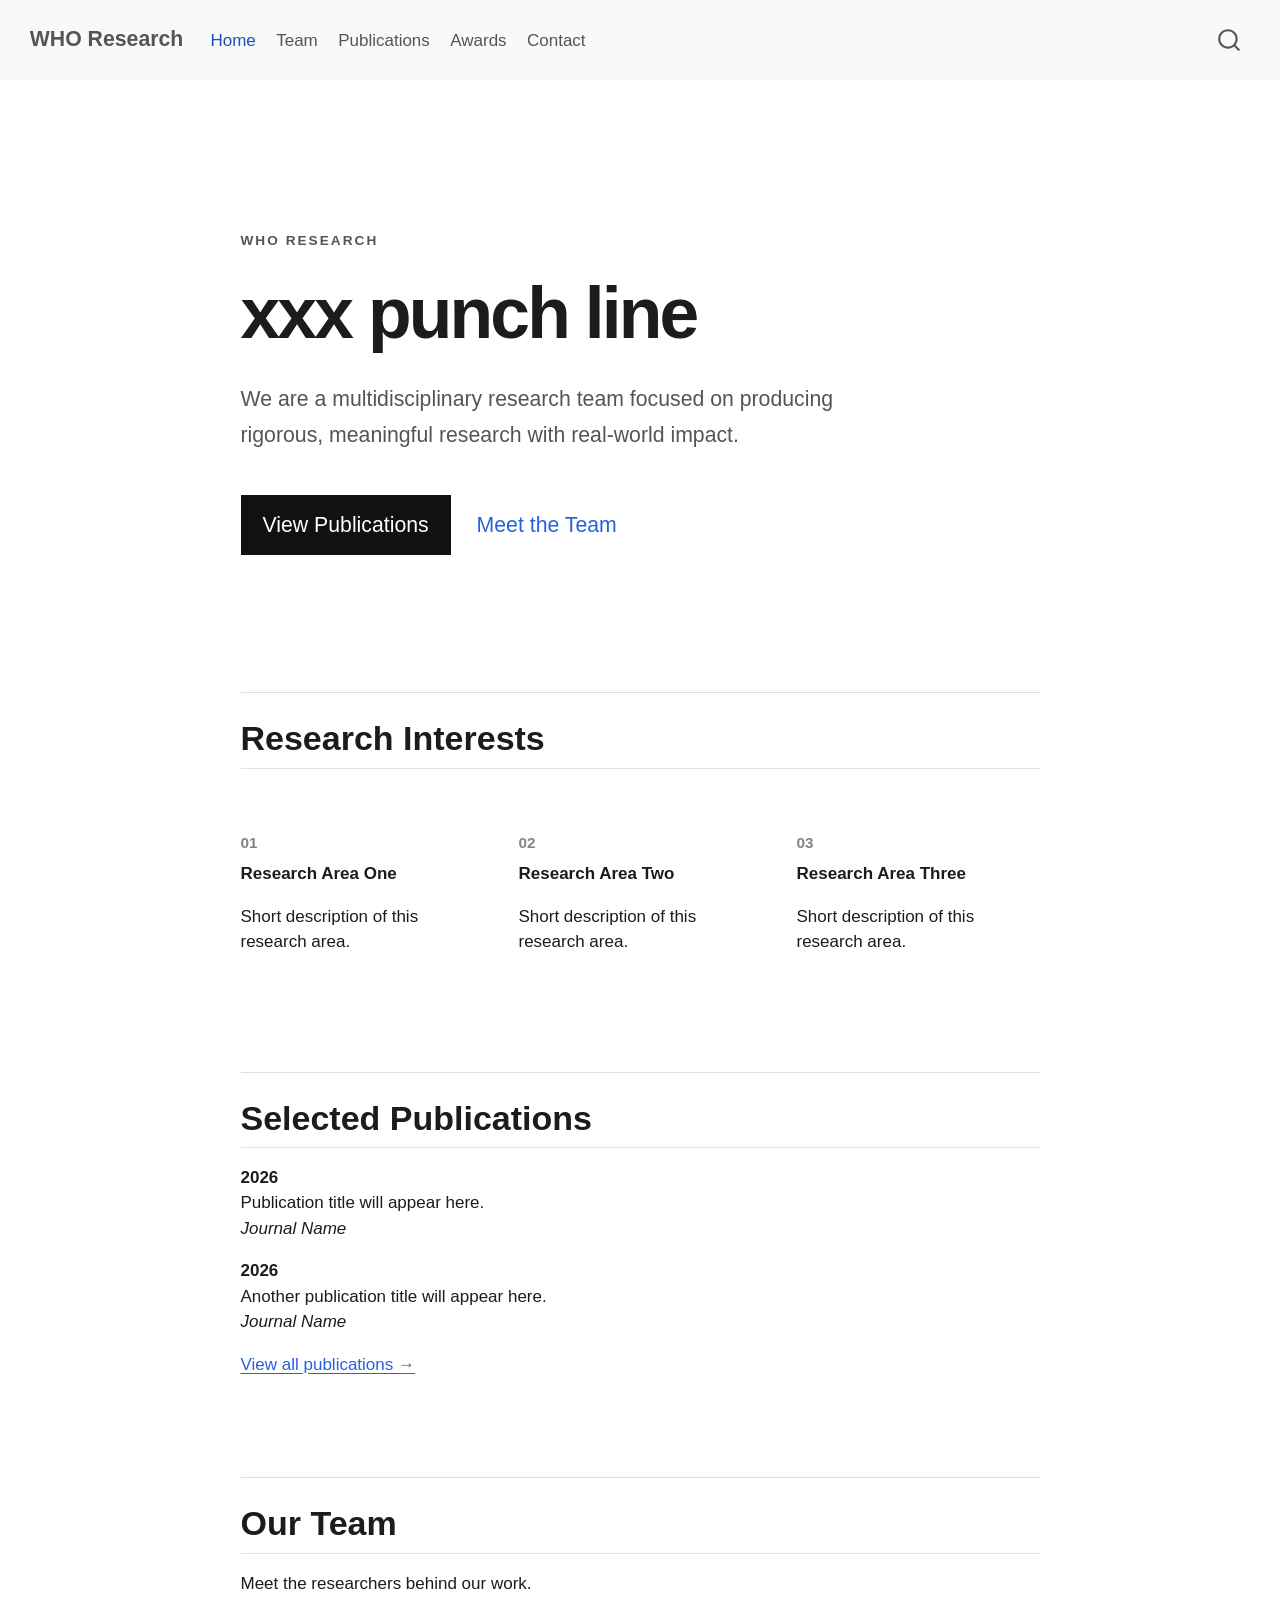
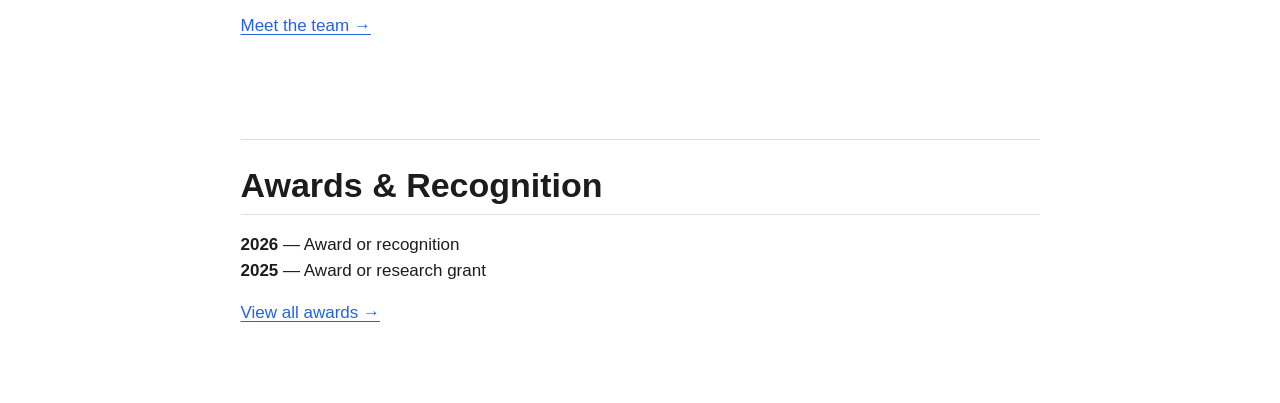
==== index.html @ 4ef49dfa "Built site for gh-pages" ====
<!DOCTYPE html>
<html xmlns="http://www.w3.org/1999/xhtml" lang="en" xml:lang="en"><head>

<meta charset="utf-8">
<meta name="generator" content="quarto-1.10.18">

<meta name="viewport" content="width=device-width, initial-scale=1.0, user-scalable=yes">


<title>WHO Research</title>
<style>
/* Default styles provided by pandoc.
** See https://pandoc.org/MANUAL.html#variables-for-html for config info.
*/
span.smallcaps{font-variant: small-caps;}
div.columns{display: flex; gap: 1.5em;}
div.column{flex: auto;}
@media screen {
div.columns{gap: min(4vw, 1.5em);}
div.column{overflow-x: auto;}
}
div.hanging-indent{margin-left: 1.5em; text-indent: -1.5em;}
ul.task-list{list-style: none;}
ul.task-list li input[type="checkbox"] {
  width: 0.8em;
  margin: 0 0.8em 0.2em -1em; /* quarto-specific, see https://github.com/quarto-dev/quarto-cli/issues/4556 */ 
  vertical-align: middle;
}
</style>


<script src="site_libs/quarto-nav/quarto-nav.js"></script>
<script src="site_libs/quarto-nav/headroom.min.js"></script>
<script src="site_libs/clipboard/clipboard.min.js"></script>
<script src="site_libs/quarto-search/autocomplete.umd.js"></script>
<script src="site_libs/quarto-search/fuse.min.js"></script>
<script src="site_libs/quarto-search/quarto-search.js"></script>
<meta name="quarto:offset" content="./">
<script src="site_libs/quarto-html/quarto.js" type="module"></script>
<script src="site_libs/quarto-html/tabsets/tabsets.js" type="module"></script>
<script src="site_libs/quarto-html/popper.min.js"></script>
<script src="site_libs/quarto-html/tippy.umd.min.js"></script>
<script src="site_libs/quarto-html/anchor.min.js"></script>
<link href="site_libs/quarto-html/tippy.css" rel="stylesheet">
<link href="site_libs/quarto-html/quarto-syntax-highlighting-64a204ab8560d761af7679ceaba22944.css" rel="stylesheet" id="quarto-text-highlighting-styles">
<script src="site_libs/bootstrap/bootstrap.min.js"></script>
<link href="site_libs/bootstrap/bootstrap-icons.css" rel="stylesheet">
<link href="site_libs/bootstrap/bootstrap-445b8638c3d06994fee0907d791121c4.min.css" rel="stylesheet" append-hash="true" id="quarto-bootstrap" data-mode="light">
<script id="quarto-search-options" type="application/json">{
  "location": "navbar",
  "copy-button": false,
  "collapse-after": 3,
  "panel-placement": "end",
  "type": "overlay",
  "limit": 50,
  "keyboard-shortcut": [
    "f",
    "/",
    "s"
  ],
  "show-item-context": false,
  "language": {
    "search-no-results-text": "No results",
    "search-matching-documents-text": "matching documents",
    "search-copy-link-title": "Copy link to search",
    "search-hide-matches-text": "Hide additional matches",
    "search-more-match-text": "more match in this document",
    "search-more-matches-text": "more matches in this document",
    "search-clear-button-title": "Clear",
    "search-text-placeholder": "",
    "search-detached-cancel-button-title": "Cancel",
    "search-submit-button-title": "Submit",
    "search-label": "Search"
  }
}</script>


<link rel="stylesheet" href="styles.css">
</head>

<body class="nav-fixed fullcontent quarto-light">

<div id="quarto-search-results"></div>
  <header id="quarto-header" class="headroom fixed-top">
    <nav class="navbar navbar-expand-lg " data-bs-theme="dark">
      <div class="navbar-container container-fluid">
      <div class="navbar-brand-container mx-auto">
    <a class="navbar-brand" href="./index.html">
    <span class="navbar-title">WHO Research</span>
    </a>
  </div>
            <div id="quarto-search" class="" title="Search"></div>
          <button class="navbar-toggler" type="button" data-bs-toggle="collapse" data-bs-target="#navbarCollapse" aria-controls="navbarCollapse" role="menu" aria-expanded="false" aria-label="Toggle navigation" onclick="if (window.quartoToggleHeadroom) { window.quartoToggleHeadroom(); }">
  <span class="navbar-toggler-icon"></span>
</button>
          <div class="collapse navbar-collapse" id="navbarCollapse">
            <ul class="navbar-nav navbar-nav-scroll me-auto">
  <li class="nav-item">
    <a class="nav-link active" href="./index.html" aria-current="page"> 
<span class="menu-text">Home</span></a>
  </li>  
  <li class="nav-item">
    <a class="nav-link" href="./team.html"> 
<span class="menu-text">Team</span></a>
  </li>  
  <li class="nav-item">
    <a class="nav-link" href="./publications.html"> 
<span class="menu-text">Publications</span></a>
  </li>  
  <li class="nav-item">
    <a class="nav-link" href="./awards.html"> 
<span class="menu-text">Awards</span></a>
  </li>  
  <li class="nav-item">
    <a class="nav-link" href="./contact.html"> 
<span class="menu-text">Contact</span></a>
  </li>  
</ul>
          </div> <!-- /navcollapse -->
            <div class="quarto-navbar-tools">
</div>
      </div> <!-- /container-fluid -->
    </nav>
</header>
<!-- content -->
<div id="quarto-content" class="quarto-container page-columns page-rows-contents page-layout-article page-navbar">
<!-- sidebar -->
<!-- margin-sidebar -->
    
<!-- main -->
<main class="content" id="quarto-document-content"><header id="title-block-header" class="quarto-title-block"></header>




<div class="hero">
<p><span class="eyebrow">WHO RESEARCH</span></p>
<section id="xxx-punch-line" class="level1">
<h1>xxx punch line</h1>
<p>We are a multidisciplinary research team focused on producing rigorous, meaningful research with real-world impact.</p>
<p><a href="./publications.html" class="hero-button">View Publications</a> <a href="./team.html" class="hero-link">Meet the Team</a></p>
</section>
</div>
<section id="research-interests" class="level2">
<h2 class="anchored" data-anchor-id="research-interests">Research Interests</h2>
<div class="research-grid">
<section id="section" class="level3 research-card">
<h3 class="anchored" data-anchor-id="section">01</h3>
<p><strong>Research Area One</strong></p>
<p>Short description of this research area.</p>
</section>
<section id="section-1" class="level3 research-card">
<h3 class="anchored" data-anchor-id="section-1">02</h3>
<p><strong>Research Area Two</strong></p>
<p>Short description of this research area.</p>
</section>
<section id="section-2" class="level3 research-card">
<h3 class="anchored" data-anchor-id="section-2">03</h3>
<p><strong>Research Area Three</strong></p>
<p>Short description of this research area.</p>
</section>
</div>
</section>
<section id="selected-publications" class="level2">
<h2 class="anchored" data-anchor-id="selected-publications">Selected Publications</h2>
<p><strong>2026</strong><br>
Publication title will appear here.<br>
<em>Journal Name</em></p>
<p><strong>2026</strong><br>
Another publication title will appear here.<br>
<em>Journal Name</em></p>
<p><a href="./publications.html">View all publications →</a></p>
</section>
<section id="our-team" class="level2">
<h2 class="anchored" data-anchor-id="our-team">Our Team</h2>
<p>Meet the researchers behind our work.</p>
<p><a href="./team.html">Meet the team →</a></p>
</section>
<section id="awards-recognition" class="level2">
<h2 class="anchored" data-anchor-id="awards-recognition">Awards &amp; Recognition</h2>
<p><strong>2026</strong> — Award or recognition<br>
<strong>2025</strong> — Award or research grant</p>
<p><a href="./awards.html">View all awards →</a></p>


</section>

</main> <!-- /main -->
<script id="quarto-html-after-body" type="application/javascript">
  window.document.addEventListener("DOMContentLoaded", function (event) {
    const icon = "";
    const anchorJS = new window.AnchorJS();
    anchorJS.options = {
      placement: 'right',
      icon: icon
    };
    anchorJS.add('.anchored');
    const isCodeAnnotation = (el) => {
      for (const clz of el.classList) {
        if (clz.startsWith('code-annotation-')) {                     
          return true;
        }
      }
      return false;
    }
    const onCopySuccess = function(e) {
      // button target
      const button = e.trigger;
      // don't keep focus
      button.blur();
      // flash "checked"
      button.classList.add('code-copy-button-checked');
      var currentTitle = button.getAttribute("title");
      button.setAttribute("title", "Copied!");
      let tooltip;
      if (window.bootstrap) {
        button.setAttribute("data-bs-toggle", "tooltip");
        button.setAttribute("data-bs-placement", "left");
        button.setAttribute("data-bs-title", "Copied!");
        tooltip = new bootstrap.Tooltip(button, 
          { trigger: "manual", 
            customClass: "code-copy-button-tooltip",
            offset: [0, -8]});
        tooltip.show();    
      }
      setTimeout(function() {
        if (tooltip) {
          tooltip.hide();
          button.removeAttribute("data-bs-title");
          button.removeAttribute("data-bs-toggle");
          button.removeAttribute("data-bs-placement");
        }
        button.setAttribute("title", currentTitle);
        button.classList.remove('code-copy-button-checked');
      }, 1000);
      // clear code selection
      e.clearSelection();
    }
    const getTextToCopy = function(trigger) {
      const outerScaffold = trigger.parentElement.cloneNode(true);
      const codeEl = outerScaffold.querySelector('code');
      for (const childEl of codeEl.children) {
        if (isCodeAnnotation(childEl)) {
          childEl.remove();
        }
      }
      return codeEl.innerText;
    }
    const clipboard = new window.ClipboardJS('.code-copy-button:not([data-in-quarto-modal])', {
      text: getTextToCopy
    });
    clipboard.on('success', onCopySuccess);
    if (window.document.getElementById('quarto-embedded-source-code-modal')) {
      const clipboardModal = new window.ClipboardJS('.code-copy-button[data-in-quarto-modal]', {
        text: getTextToCopy,
        container: window.document.getElementById('quarto-embedded-source-code-modal')
      });
      clipboardModal.on('success', onCopySuccess);
    }
      var localhostRegex = new RegExp(/^(?:http|https):\/\/localhost\:?[0-9]*\//);
      var mailtoRegex = new RegExp(/^mailto:/);
        var filterRegex = new RegExp('/' + window.location.host + '/');
      var isInternal = (href) => {
          return filterRegex.test(href) || localhostRegex.test(href) || mailtoRegex.test(href);
      }
      // Inspect non-navigation links and adorn them if external
     var links = window.document.querySelectorAll('a[href]:not(.nav-link):not(.navbar-brand):not(.toc-action):not(.sidebar-link):not(.sidebar-item-toggle):not(.pagination-link):not(.no-external):not([aria-hidden]):not(.dropdown-item):not(.quarto-navigation-tool):not(.about-link)');
      for (var i=0; i<links.length; i++) {
        const link = links[i];
        if (!isInternal(link.href)) {
          // undo the damage that might have been done by quarto-nav.js in the case of
          // links that we want to consider external
          if (link.dataset.originalHref !== undefined) {
            link.href = link.dataset.originalHref;
          }
        }
      }
    function tippyHover(el, contentFn, onTriggerFn, onUntriggerFn) {
      const config = {
        allowHTML: true,
        maxWidth: 500,
        delay: 100,
        arrow: false,
        appendTo: function(el) {
            return el.parentElement;
        },
        interactive: true,
        interactiveBorder: 10,
        theme: 'quarto',
        placement: 'bottom-start',
      };
      if (contentFn) {
        config.content = contentFn;
      }
      if (onTriggerFn) {
        config.onTrigger = onTriggerFn;
      }
      if (onUntriggerFn) {
        config.onUntrigger = onUntriggerFn;
      }
      window.tippy(el, config); 
    }
    const noterefs = window.document.querySelectorAll('a[role="doc-noteref"]');
    for (var i=0; i<noterefs.length; i++) {
      const ref = noterefs[i];
      tippyHover(ref, function() {
        // use id or data attribute instead here
        let href = ref.getAttribute('data-footnote-href') || ref.getAttribute('href');
        try { href = new URL(href).hash; } catch {}
        const id = href.replace(/^#\/?/, "");
        const note = window.document.getElementById(id);
        if (note) {
          return note.innerHTML;
        } else {
          return "";
        }
      });
    }
    const xrefs = window.document.querySelectorAll('a.quarto-xref');
    const processXRef = (id, note) => {
      // Strip column container classes
      const stripColumnClz = (el) => {
        el.classList.remove("page-full", "page-columns");
        if (el.children) {
          for (const child of el.children) {
            stripColumnClz(child);
          }
        }
      }
      stripColumnClz(note)
      if (id === null || id.startsWith('sec-')) {
        // Special case sections, only their first couple elements
        const container = document.createElement("div");
        if (note.children && note.children.length > 2) {
          container.appendChild(note.children[0].cloneNode(true));
          for (let i = 1; i < note.children.length; i++) {
            const child = note.children[i];
            if (child.tagName === "P" && child.innerText === "") {
              continue;
            } else {
              container.appendChild(child.cloneNode(true));
              break;
            }
          }
          if (window.Quarto?.typesetMath) {
            window.Quarto.typesetMath(container);
          }
          return container.innerHTML
        } else {
          if (window.Quarto?.typesetMath) {
            window.Quarto.typesetMath(note);
          }
          return note.innerHTML;
        }
      } else {
        // Remove any anchor links if they are present
        const anchorLink = note.querySelector('a.anchorjs-link');
        if (anchorLink) {
          anchorLink.remove();
        }
        if (window.Quarto?.typesetMath) {
          window.Quarto.typesetMath(note);
        }
        if (note.classList.contains("callout")) {
          return note.outerHTML;
        } else {
          return note.innerHTML;
        }
      }
    }
    for (var i=0; i<xrefs.length; i++) {
      const xref = xrefs[i];
      tippyHover(xref, undefined, function(instance) {
        instance.disable();
        let url = xref.getAttribute('href');
        let hash = undefined; 
        if (url.startsWith('#')) {
          hash = url;
        } else {
          try { hash = new URL(url).hash; } catch {}
        }
        if (hash) {
          const id = hash.replace(/^#\/?/, "");
          const note = window.document.getElementById(id);
          if (note !== null) {
            try {
              const html = processXRef(id, note.cloneNode(true));
              instance.setContent(html);
            } finally {
              instance.enable();
              instance.show();
            }
          } else {
            // See if we can fetch this
            fetch(url.split('#')[0])
            .then(res => res.text())
            .then(html => {
              const parser = new DOMParser();
              const htmlDoc = parser.parseFromString(html, "text/html");
              const note = htmlDoc.getElementById(id);
              if (note !== null) {
                const html = processXRef(id, note);
                instance.setContent(html);
              } 
            }).finally(() => {
              instance.enable();
              instance.show();
            });
          }
        } else {
          // See if we can fetch a full url (with no hash to target)
          // This is a special case and we should probably do some content thinning / targeting
          fetch(url)
          .then(res => res.text())
          .then(html => {
            const parser = new DOMParser();
            const htmlDoc = parser.parseFromString(html, "text/html");
            const note = htmlDoc.querySelector('main.content');
            if (note !== null) {
              // This should only happen for chapter cross references
              // (since there is no id in the URL)
              // remove the first header
              if (note.children.length > 0 && note.children[0].tagName === "HEADER") {
                note.children[0].remove();
              }
              const html = processXRef(null, note);
              instance.setContent(html);
            } 
          }).finally(() => {
            instance.enable();
            instance.show();
          });
        }
      }, function(instance) {
      });
    }
        let selectedAnnoteEl;
        const selectorForAnnotation = ( cell, annotation) => {
          let cellAttr = 'data-code-cell="' + cell + '"';
          let lineAttr = 'data-code-annotation="' +  annotation + '"';
          const selector = 'span[' + cellAttr + '][' + lineAttr + ']';
          return selector;
        }
        const selectCodeLines = (annoteEl) => {
          const doc = window.document;
          const targetCell = annoteEl.getAttribute("data-target-cell");
          const targetAnnotation = annoteEl.getAttribute("data-target-annotation");
          const annoteSpan = window.document.querySelector(selectorForAnnotation(targetCell, targetAnnotation));
          const lines = annoteSpan.getAttribute("data-code-lines").split(",");
          const lineIds = lines.map((line) => {
            return targetCell + "-" + line;
          })
          let top = null;
          let height = null;
          let parent = null;
          if (lineIds.length > 0) {
              //compute the position of the single el (top and bottom and make a div)
              const el = window.document.getElementById(lineIds[0]);
              top = el.offsetTop;
              height = el.offsetHeight;
              parent = el.parentElement.parentElement;
            if (lineIds.length > 1) {
              const lastEl = window.document.getElementById(lineIds[lineIds.length - 1]);
              const bottom = lastEl.offsetTop + lastEl.offsetHeight;
              height = bottom - top;
            }
            if (top !== null && height !== null && parent !== null) {
              // cook up a div (if necessary) and position it 
              let div = window.document.getElementById("code-annotation-line-highlight");
              if (div === null) {
                div = window.document.createElement("div");
                div.setAttribute("id", "code-annotation-line-highlight");
                div.style.position = 'absolute';
                parent.appendChild(div);
              }
              div.style.top = top - 2 + "px";
              div.style.height = height + 4 + "px";
              div.style.left = 0;
              let gutterDiv = window.document.getElementById("code-annotation-line-highlight-gutter");
              if (gutterDiv === null) {
                gutterDiv = window.document.createElement("div");
                gutterDiv.setAttribute("id", "code-annotation-line-highlight-gutter");
                gutterDiv.style.position = 'absolute';
                const codeCell = window.document.getElementById(targetCell);
                const gutter = codeCell.querySelector('.code-annotation-gutter');
                gutter.appendChild(gutterDiv);
              }
              gutterDiv.style.top = top - 2 + "px";
              gutterDiv.style.height = height + 4 + "px";
            }
            selectedAnnoteEl = annoteEl;
          }
        };
        const unselectCodeLines = () => {
          const elementsIds = ["code-annotation-line-highlight", "code-annotation-line-highlight-gutter"];
          elementsIds.forEach((elId) => {
            const div = window.document.getElementById(elId);
            if (div) {
              div.remove();
            }
          });
          selectedAnnoteEl = undefined;
        };
          // Handle positioning of the toggle
      window.addEventListener(
        "resize",
        throttle(() => {
          elRect = undefined;
          if (selectedAnnoteEl) {
            selectCodeLines(selectedAnnoteEl);
          }
        }, 10)
      );
      function throttle(fn, ms) {
      let throttle = false;
      let timer;
        return (...args) => {
          if(!throttle) { // first call gets through
              fn.apply(this, args);
              throttle = true;
          } else { // all the others get throttled
              if(timer) clearTimeout(timer); // cancel #2
              timer = setTimeout(() => {
                fn.apply(this, args);
                timer = throttle = false;
              }, ms);
          }
        };
      }
        // Attach click handler to the DT
        const annoteDls = window.document.querySelectorAll('dt[data-target-cell]');
        for (const annoteDlNode of annoteDls) {
          annoteDlNode.addEventListener('click', (event) => {
            const clickedEl = event.target;
            if (clickedEl !== selectedAnnoteEl) {
              unselectCodeLines();
              const activeEl = window.document.querySelector('dt[data-target-cell].code-annotation-active');
              if (activeEl) {
                activeEl.classList.remove('code-annotation-active');
              }
              selectCodeLines(clickedEl);
              clickedEl.classList.add('code-annotation-active');
            } else {
              // Unselect the line
              unselectCodeLines();
              clickedEl.classList.remove('code-annotation-active');
            }
          });
        }
    const findCites = (el) => {
      const parentEl = el.parentElement;
      if (parentEl) {
        const cites = parentEl.dataset.cites;
        if (cites) {
          return {
            el,
            cites: cites.split(' ')
          };
        } else {
          return findCites(el.parentElement)
        }
      } else {
        return undefined;
      }
    };
    var bibliorefs = window.document.querySelectorAll('a[role="doc-biblioref"]');
    for (var i=0; i<bibliorefs.length; i++) {
      const ref = bibliorefs[i];
      const citeInfo = findCites(ref);
      if (citeInfo) {
        tippyHover(citeInfo.el, function() {
          var popup = window.document.createElement('div');
          citeInfo.cites.forEach(function(cite) {
            var citeDiv = window.document.createElement('div');
            citeDiv.classList.add('hanging-indent');
            citeDiv.classList.add('csl-entry');
            var biblioDiv = window.document.getElementById('ref-' + cite);
            if (biblioDiv) {
              citeDiv.innerHTML = biblioDiv.innerHTML;
            }
            popup.appendChild(citeDiv);
          });
          return popup.innerHTML;
        });
      }
    }
  });
  </script>
</div> <!-- /content -->




</body></html>
---- site_libs/quarto-html/tippy.css ----
.tippy-box[data-animation=fade][data-state=hidden]{opacity:0}[data-tippy-root]{max-width:calc(100vw - 10px)}.tippy-box{position:relative;background-color:#333;color:#fff;border-radius:4px;font-size:14px;line-height:1.4;white-space:normal;outline:0;transition-property:transform,visibility,opacity}.tippy-box[data-placement^=top]>.tippy-arrow{bottom:0}.tippy-box[data-placement^=top]>.tippy-arrow:before{bottom:-7px;left:0;border-width:8px 8px 0;border-top-color:initial;transform-origin:center top}.tippy-box[data-placement^=bottom]>.tippy-arrow{top:0}.tippy-box[data-placement^=bottom]>.tippy-arrow:before{top:-7px;left:0;border-width:0 8px 8px;border-bottom-color:initial;transform-origin:center bottom}.tippy-box[data-placement^=left]>.tippy-arrow{right:0}.tippy-box[data-placement^=left]>.tippy-arrow:before{border-width:8px 0 8px 8px;border-left-color:initial;right:-7px;transform-origin:center left}.tippy-box[data-placement^=right]>.tippy-arrow{left:0}.tippy-box[data-placement^=right]>.tippy-arrow:before{left:-7px;border-width:8px 8px 8px 0;border-right-color:initial;transform-origin:center right}.tippy-box[data-inertia][data-state=visible]{transition-timing-function:cubic-bezier(.54,1.5,.38,1.11)}.tippy-arrow{width:16px;height:16px;color:#333}.tippy-arrow:before{content:"";position:absolute;border-color:transparent;border-style:solid}.tippy-content{position:relative;padding:5px 9px;z-index:1}
---- site_libs/quarto-html/quarto-syntax-highlighting-64a204ab8560d761af7679ceaba22944.css ----
/* quarto syntax highlight colors */
:root {
  --quarto-hl-ot-color: #003B4F;
  --quarto-hl-at-color: #657422;
  --quarto-hl-ss-color: #20794D;
  --quarto-hl-an-color: #5E5E5E;
  --quarto-hl-fu-color: #4758AB;
  --quarto-hl-st-color: #20794D;
  --quarto-hl-cf-color: #003B4F;
  --quarto-hl-op-color: #5E5E5E;
  --quarto-hl-er-color: #AD0000;
  --quarto-hl-bn-color: #AD0000;
  --quarto-hl-al-color: #AD0000;
  --quarto-hl-va-color: #111111;
  --quarto-hl-bu-color: inherit;
  --quarto-hl-ex-color: inherit;
  --quarto-hl-pp-color: #AD0000;
  --quarto-hl-in-color: #5E5E5E;
  --quarto-hl-vs-color: #20794D;
  --quarto-hl-wa-color: #5E5E5E;
  --quarto-hl-do-color: #5E5E5E;
  --quarto-hl-im-color: #00769E;
  --quarto-hl-ch-color: #20794D;
  --quarto-hl-dt-color: #AD0000;
  --quarto-hl-fl-color: #AD0000;
  --quarto-hl-co-color: #5E5E5E;
  --quarto-hl-cv-color: #5E5E5E;
  --quarto-hl-cn-color: #8f5902;
  --quarto-hl-sc-color: #5E5E5E;
  --quarto-hl-dv-color: #AD0000;
  --quarto-hl-kw-color: #003B4F;
}

/* other quarto variables */
:root {
  --quarto-font-monospace: SFMono-Regular, Menlo, Monaco, Consolas, "Liberation Mono", "Courier New", monospace;
}

/* syntax highlight based on Pandoc's rules */
pre > code.sourceCode > span {
  color: #003B4F;
}

code.sourceCode > span {
  color: #003B4F;
}

div.sourceCode,
div.sourceCode pre.sourceCode {
  color: #003B4F;
}

/* Normal */
code span {
  color: #003B4F;
}

/* Alert */
code span.al {
  color: #AD0000;
  font-style: inherit;
}

/* Annotation */
code span.an {
  color: #5E5E5E;
  font-style: inherit;
}

/* Attribute */
code span.at {
  color: #657422;
  font-style: inherit;
}

/* BaseN */
code span.bn {
  color: #AD0000;
  font-style: inherit;
}

/* BuiltIn */
code span.bu {
  font-style: inherit;
}

/* ControlFlow */
code span.cf {
  color: #003B4F;
  font-weight: bold;
  font-style: inherit;
}

/* Char */
code span.ch {
  color: #20794D;
  font-style: inherit;
}

/* Constant */
code span.cn {
  color: #8f5902;
  font-style: inherit;
}

/* Comment */
code span.co {
  color: #5E5E5E;
  font-style: inherit;
}

/* CommentVar */
code span.cv {
  color: #5E5E5E;
  font-style: italic;
}

/* Documentation */
code span.do {
  color: #5E5E5E;
  font-style: italic;
}

/* DataType */
code span.dt {
  color: #AD0000;
  font-style: inherit;
}

/* DecVal */
code span.dv {
  color: #AD0000;
  font-style: inherit;
}

/* Error */
code span.er {
  color: #AD0000;
  font-style: inherit;
}

/* Extension */
code span.ex {
  font-style: inherit;
}

/* Float */
code span.fl {
  color: #AD0000;
  font-style: inherit;
}

/* Function */
code span.fu {
  color: #4758AB;
  font-style: inherit;
}

/* Import */
code span.im {
  color: #00769E;
  font-style: inherit;
}

/* Information */
code span.in {
  color: #5E5E5E;
  font-style: inherit;
}

/* Keyword */
code span.kw {
  color: #003B4F;
  font-weight: bold;
  font-style: inherit;
}

/* Operator */
code span.op {
  color: #5E5E5E;
  font-style: inherit;
}

/* Other */
code span.ot {
  color: #003B4F;
  font-style: inherit;
}

/* Preprocessor */
code span.pp {
  color: #AD0000;
  font-style: inherit;
}

/* SpecialChar */
code span.sc {
  color: #5E5E5E;
  font-style: inherit;
}

/* SpecialString */
code span.ss {
  color: #20794D;
  font-style: inherit;
}

/* String */
code span.st {
  color: #20794D;
  font-style: inherit;
}

/* Variable */
code span.va {
  color: #111111;
  font-style: inherit;
}

/* VerbatimString */
code span.vs {
  color: #20794D;
  font-style: inherit;
}

/* Warning */
code span.wa {
  color: #5E5E5E;
  font-style: italic;
}

.prevent-inlining {
  content: "</";
}

/*# sourceMappingURL=9d8d5bb603a83b8298b89080a598c93b.css.map */
---- styles.css ----
/* ---------- GENERAL ---------- */

body {
  font-family: Arial, Helvetica, sans-serif;
  color: #1c1c1c;
}

main {
  max-width: 1100px;
  margin: 0 auto;
}


/* ---------- NAVBAR ---------- */

.navbar {
  padding-top: 18px;
  padding-bottom: 18px;
}

.navbar-brand {
  font-weight: 600;
}


/* ---------- HERO ---------- */

.hero {
  padding: 110px 0 120px 0;
  max-width: 900px;
}

.hero h1 {
  font-size: 4.2rem;
  line-height: 1.05;
  letter-spacing: -0.04em;
  font-weight: 600;
  margin: 20px 0 30px;
}

.hero p {
  max-width: 650px;
  font-size: 1.25rem;
  line-height: 1.7;
  color: #555;
}

.eyebrow {
  font-size: 0.8rem;
  font-weight: 600;
  letter-spacing: 0.15em;
}

.hero-button {
  display: inline-block;
  margin-top: 25px;
  margin-right: 20px;
  padding: 12px 22px;
  background: #111;
  color: white !important;
  text-decoration: none;
}

.hero-link {
  text-decoration: none;
}


/* ---------- SECTIONS ---------- */

h2 {
  margin-top: 100px;
  padding-top: 25px;
  border-top: 1px solid #ddd;
  font-size: 2rem;
}


/* ---------- RESEARCH AREAS ---------- */

.research-grid {
  display: grid;
  grid-template-columns: repeat(3, 1fr);
  gap: 35px;
  margin-top: 40px;
}

.research-card {
  padding-right: 20px;
}

.research-card h3 {
  font-size: 0.9rem;
  color: #777;
}


/* ---------- MOBILE ---------- */

@media (max-width: 768px) {

  .hero {
    padding: 70px 0;
  }

  .hero h1 {
    font-size: 2.7rem;
  }

  .research-grid {
    grid-template-columns: 1fr;
  }

}
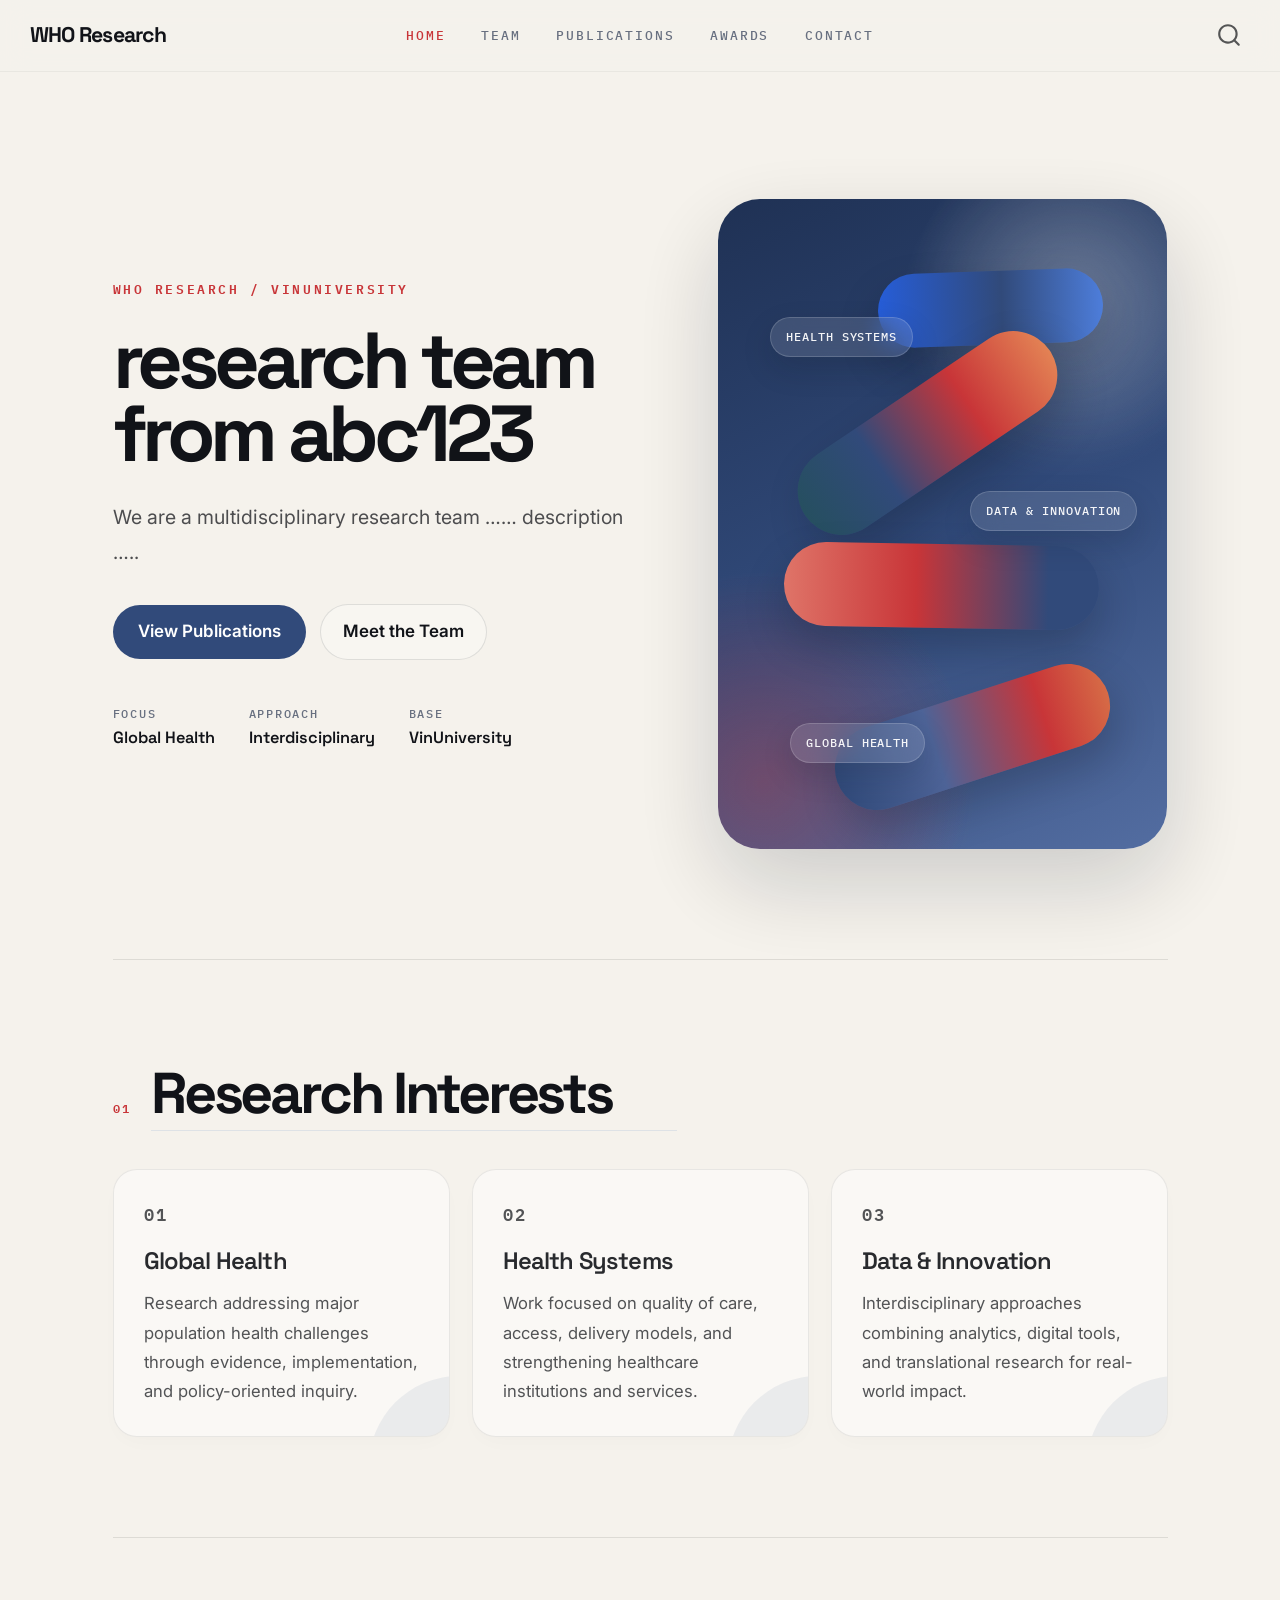
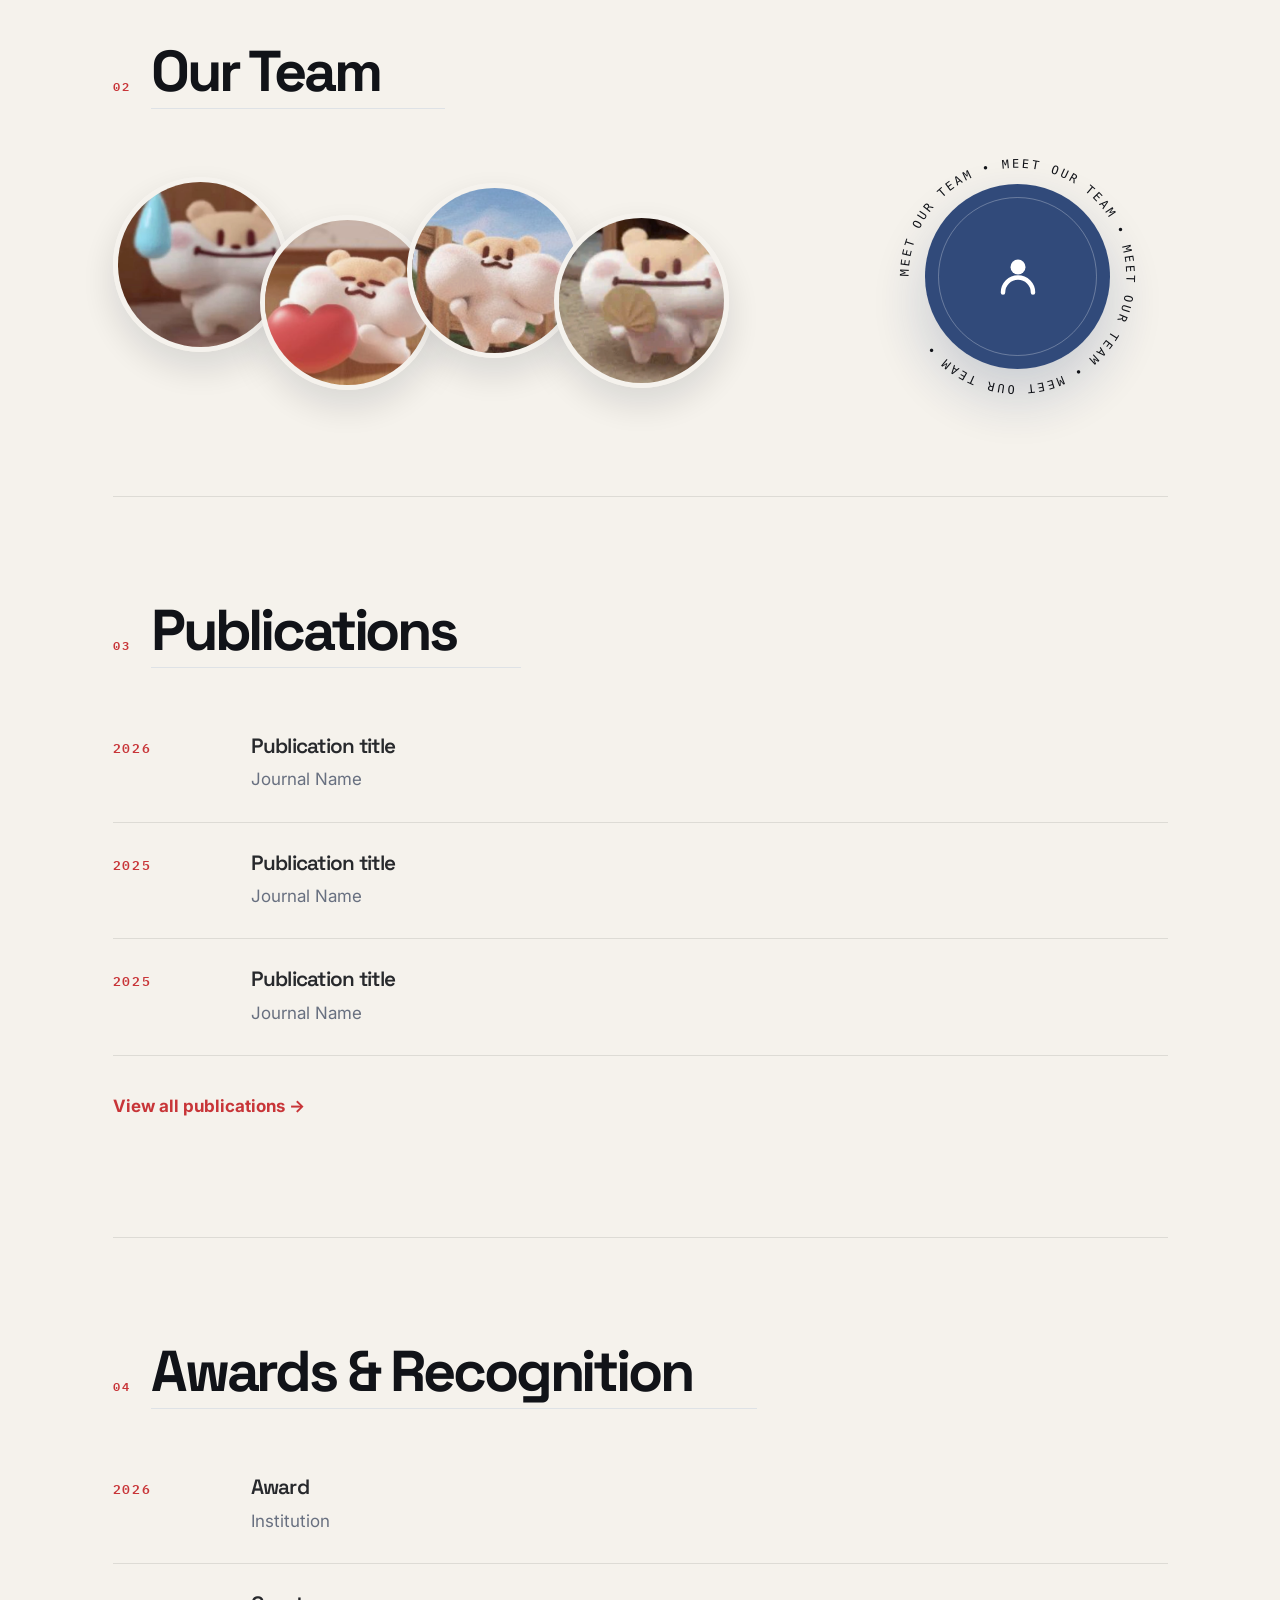
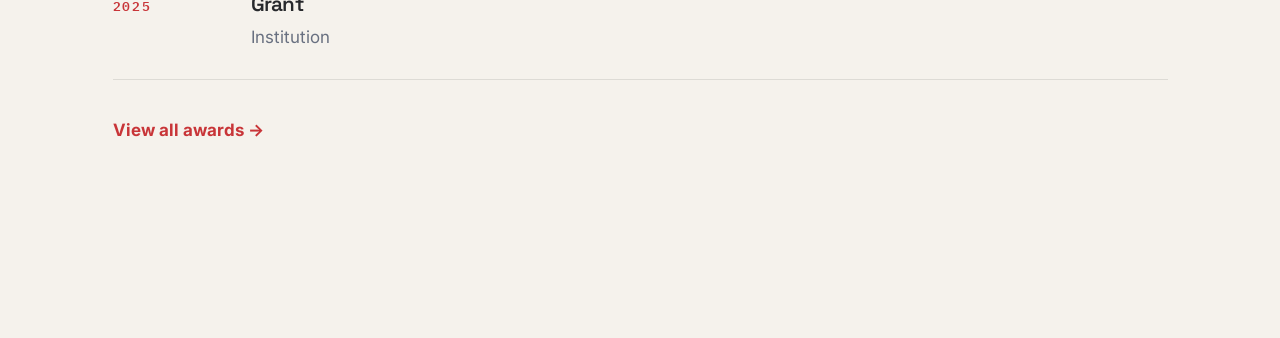
==== commit 53b70262: "Built site for gh-pages" ====
--- a/index.html
+++ b/index.html
@@ -78,7 +78,7 @@
 <link rel="stylesheet" href="styles.css">
 </head>
 
-<body class="nav-fixed fullcontent quarto-light">
+<body class="nav-fixed quarto-light">
 
 <div id="quarto-search-results"></div>
   <header id="quarto-header" class="headroom fixed-top">
@@ -123,67 +123,226 @@
     </nav>
 </header>
 <!-- content -->
-<div id="quarto-content" class="quarto-container page-columns page-rows-contents page-layout-article page-navbar">
+<div id="quarto-content" class="quarto-container page-columns page-rows-contents page-layout-full page-navbar">
 <!-- sidebar -->
 <!-- margin-sidebar -->
     
 <!-- main -->
-<main class="content" id="quarto-document-content"><header id="title-block-header" class="quarto-title-block"></header>
-
-
-
-
-<div class="hero">
-<p><span class="eyebrow">WHO RESEARCH</span></p>
-<section id="xxx-punch-line" class="level1">
-<h1>xxx punch line</h1>
-<p>We are a multidisciplinary research team focused on producing rigorous, meaningful research with real-world impact.</p>
-<p><a href="./publications.html" class="hero-button">View Publications</a> <a href="./team.html" class="hero-link">Meet the Team</a></p>
-</section>
+<main class="content column-page" id="quarto-document-content"><header id="title-block-header" class="quarto-title-block"></header>
+
+
+
+
+<div class="home-page">
+<div class="hero-shell">
+<div class="hero-copy">
+<div class="eyebrow">
+<p>WHO RESEARCH / VINUNIVERSITY</p>
+</div>
+<section id="research-team-from-abc123" class="level1">
+<h1>research team from abc123</h1>
+<div class="hero-text">
+<p>We are a multidisciplinary research team …… description …..</p>
+</div>
+<div class="hero-actions">
+<p><a href="./publications.html" class="btn-primary">View Publications</a></p>
+<p><a href="./team.html" class="btn-secondary">Meet the Team</a></p>
+</div>
+<div class="hero-meta">
+<div class="meta-block">
+<p><span class="meta-label">FOCUS</span><br>
+<span class="meta-value">Global Health</span></p>
+</div>
+<div class="meta-block">
+<p><span class="meta-label">APPROACH</span><br>
+<span class="meta-value">Interdisciplinary</span></p>
+</div>
+<div class="meta-block">
+<p><span class="meta-label">BASE</span><br>
+<span class="meta-value">VinUniversity</span></p>
+</div>
+</div>
+</section>
+</div>
+<div class="hero-visual-wrap">
+<div class="hero-visual">
+<div class="visual-noise">
+
+</div>
+<div class="capsule cap-1">
+
+</div>
+<div class="capsule cap-2">
+
+</div>
+<div class="capsule cap-3">
+
+</div>
+<div class="capsule cap-4">
+
+</div>
+<div class="floating-chip chip-1">
+<p>Health Systems</p>
+</div>
+<div class="floating-chip chip-2">
+<p>Data &amp; Innovation</p>
+</div>
+<div class="floating-chip chip-3">
+<p>Global Health</p>
+</div>
+</div>
+</div>
+</div>
+<div class="home-section reveal">
+<div class="section-heading">
+<div class="section-kicker">
+<p>01</p>
 </div>
 <section id="research-interests" class="level2">
 <h2 class="anchored" data-anchor-id="research-interests">Research Interests</h2>
+</section>
+</div>
 <div class="research-grid">
-<section id="section" class="level3 research-card">
-<h3 class="anchored" data-anchor-id="section">01</h3>
-<p><strong>Research Area One</strong></p>
-<p>Short description of this research area.</p>
-</section>
-<section id="section-1" class="level3 research-card">
-<h3 class="anchored" data-anchor-id="section-1">02</h3>
-<p><strong>Research Area Two</strong></p>
-<p>Short description of this research area.</p>
-</section>
-<section id="section-2" class="level3 research-card">
-<h3 class="anchored" data-anchor-id="section-2">03</h3>
-<p><strong>Research Area Three</strong></p>
-<p>Short description of this research area.</p>
-</section>
-</div>
-</section>
-<section id="selected-publications" class="level2">
-<h2 class="anchored" data-anchor-id="selected-publications">Selected Publications</h2>
-<p><strong>2026</strong><br>
-Publication title will appear here.<br>
-<em>Journal Name</em></p>
-<p><strong>2026</strong><br>
-Another publication title will appear here.<br>
-<em>Journal Name</em></p>
-<p><a href="./publications.html">View all publications →</a></p>
-</section>
+<div class="research-card">
+<div class="card-index">
+<p>01</p>
+</div>
+<section id="global-health" class="level3">
+<h3 class="anchored" data-anchor-id="global-health">Global Health</h3>
+<p>Research addressing major population health challenges through evidence, implementation, and policy-oriented inquiry.</p>
+</section>
+</div>
+<div class="research-card">
+<div class="card-index">
+<p>02</p>
+</div>
+<section id="health-systems" class="level3">
+<h3 class="anchored" data-anchor-id="health-systems">Health Systems</h3>
+<p>Work focused on quality of care, access, delivery models, and strengthening healthcare institutions and services.</p>
+</section>
+</div>
+<div class="research-card">
+<div class="card-index">
+<p>03</p>
+</div>
+<section id="data-innovation" class="level3">
+<h3 class="anchored" data-anchor-id="data-innovation">Data &amp; Innovation</h3>
+<p>Interdisciplinary approaches combining analytics, digital tools, and translational research for real-world impact.</p>
+</section>
+</div>
+</div>
+</div>
+<div class="home-section team-feature">
+<div class="section-heading">
+<div class="section-kicker">
+<p>02</p>
+</div>
 <section id="our-team" class="level2">
 <h2 class="anchored" data-anchor-id="our-team">Our Team</h2>
-<p>Meet the researchers behind our work.</p>
-<p><a href="./team.html">Meet the team →</a></p>
-</section>
+</section>
+</div>
+<div class="team-showcase">
+<div class="team-profile-area">
+<div class="team-person">
+<p><img src="images/teams/team-1.jpg" class="team-photo img-fluid"></p>
+<p><span class="team-person-name">NAME ONE</span><br>
+<span class="team-person-role">Researcher</span></p>
+</div>
+<div class="team-person">
+<p><img src="images/teams/team-2.jpg" class="team-photo img-fluid"></p>
+<p><span class="team-person-name">NAME TWO</span><br>
+<span class="team-person-role">Researcher</span></p>
+</div>
+<div class="team-person">
+<p><img src="images/teams/team-3.jpg" class="team-photo img-fluid"></p>
+<p><span class="team-person-name">NAME THREE</span><br>
+<span class="team-person-role">Researcher</span></p>
+</div>
+<div class="team-person">
+<p><img src="images/teams/team-4.jpg" class="team-photo img-fluid"></p>
+<p><span class="team-person-name">NAME FOUR</span><br>
+<span class="team-person-role">Researcher</span></p>
+</div>
+</div>
+<div class="team-cta-area">
+<p><a href="./team.html" class="team-orbit">↗</a></p>
+</div>
+</div>
+</div>
+<div class="home-section reveal">
+<div class="section-heading">
+<div class="section-kicker">
+<p>03</p>
+</div>
+<section id="publications" class="level2">
+<h2 class="anchored" data-anchor-id="publications">Publications</h2>
+</section>
+</div>
+<div class="simple-list">
+<div class="list-row">
+<div class="list-year">
+<p>2026</p>
+</div>
+<section id="publication-title" class="level4 list-body">
+<h4 class="anchored" data-anchor-id="publication-title">Publication title</h4>
+<p>Journal Name</p>
+</section>
+</div>
+<div class="list-row">
+<div class="list-year">
+<p>2025</p>
+</div>
+<section id="publication-title-1" class="level4 list-body">
+<h4 class="anchored" data-anchor-id="publication-title-1">Publication title</h4>
+<p>Journal Name</p>
+</section>
+</div>
+<div class="list-row">
+<div class="list-year">
+<p>2025</p>
+</div>
+<section id="publication-title-2" class="level4 list-body">
+<h4 class="anchored" data-anchor-id="publication-title-2">Publication title</h4>
+<p>Journal Name</p>
+</section>
+</div>
+</div>
+<p><a href="./publications.html" class="text-link">View all publications →</a></p>
+</div>
+<div class="home-section reveal">
+<div class="section-heading">
+<div class="section-kicker">
+<p>04</p>
+</div>
 <section id="awards-recognition" class="level2">
 <h2 class="anchored" data-anchor-id="awards-recognition">Awards &amp; Recognition</h2>
-<p><strong>2026</strong> — Award or recognition<br>
-<strong>2025</strong> — Award or research grant</p>
-<p><a href="./awards.html">View all awards →</a></p>
-
-
-</section>
+</section>
+</div>
+<div class="simple-list">
+<div class="list-row">
+<div class="list-year">
+<p>2026</p>
+</div>
+<section id="award" class="level4 list-body">
+<h4 class="anchored" data-anchor-id="award">Award</h4>
+<p>Institution</p>
+</section>
+</div>
+<div class="list-row">
+<div class="list-year">
+<p>2025</p>
+</div>
+<section id="grant" class="level4 list-body">
+<h4 class="anchored" data-anchor-id="grant">Grant</h4>
+<p>Institution</p>
+</section>
+</div>
+</div>
+<p><a href="./awards.html" class="text-link">View all awards →</a></p>
+</div>
+</div>
+
+
 
 </main> <!-- /main -->
 <script id="quarto-html-after-body" type="application/javascript">
@@ -259,7 +418,7 @@
     }
       var localhostRegex = new RegExp(/^(?:http|https):\/\/localhost\:?[0-9]*\//);
       var mailtoRegex = new RegExp(/^mailto:/);
-        var filterRegex = new RegExp('/' + window.location.host + '/');
+        var filterRegex = new RegExp("https:\/\/nasabiii\.github\.io\/WHO-Research\/");
       var isInternal = (href) => {
           return filterRegex.test(href) || localhostRegex.test(href) || mailtoRegex.test(href);
       }
--- a/styles.css
+++ b/styles.css
@@ -1,114 +1,3832 @@
-/* ---------- GENERAL ---------- */
+/* =========================================================
+   WHO RESEARCH — WEBSITE STYLE
+   VinUniversity-inspired palette
+   ========================================================= */
+
+
+/* =========================================================
+   FONTS
+   ========================================================= */
+
+@import url('https://fonts.googleapis.com/css2?family=IBM+Plex+Mono:wght@400;500;600&family=Inter:wght@400;500;600;700&family=Space+Grotesk:wght@400;500;600;700&display=swap');
+
+
+/* =========================================================
+   DESIGN TOKENS
+   ========================================================= */
+
+:root {
+  --vin-blue: #314A7A;
+  --vin-blue-dark: #1F3154;
+  --vin-blue-light: #536DA1;
+
+  --vin-red: #C83538;
+  --vin-red-soft: #D96969;
+
+  --ink: #111318;
+  --paper: #F5F2EC;
+  --paper-light: #FBF9F4;
+
+  --muted: #687080;
+
+  --line: rgba(17, 19, 24, 0.10);
+
+  --shadow-soft:
+    0 20px 50px rgba(23, 31, 48, 0.08);
+
+  --shadow-large:
+    0 34px 90px rgba(23, 31, 48, 0.18);
+}
+
+
+/* =========================================================
+   GLOBAL
+   ========================================================= */
+
+html {
+  scroll-behavior: smooth;
+}
 
 body {
-  font-family: Arial, Helvetica, sans-serif;
-  color: #1c1c1c;
-}
-
-main {
-  max-width: 1100px;
+  margin: 0;
+
+  background: var(--paper);
+
+  color: var(--ink);
+
+  font-family:
+    "Inter",
+    Arial,
+    sans-serif;
+
+  -webkit-font-smoothing: antialiased;
+}
+
+
+/* Remove Quarto default width restriction */
+
+main,
+main.content {
+  max-width: none;
+  padding-left: 0;
+  padding-right: 0;
+}
+
+
+/* =========================================================
+   NAVIGATION
+   ========================================================= */
+
+.navbar {
+  background: rgba(245, 242, 236, 0.82);
+
+  backdrop-filter: blur(14px);
+  -webkit-backdrop-filter: blur(14px);
+
+  border-bottom: 1px solid rgba(17, 19, 24, 0.05);
+
+  padding-top: 14px;
+  padding-bottom: 14px;
+}
+
+
+/* WHO Research */
+
+.navbar-brand {
+  font-family: "Space Grotesk", Arial, sans-serif;
+
+  font-weight: 700;
+
+  letter-spacing: -0.035em;
+
+  color: var(--ink);
+}
+
+
+/* Home / Team / Publications / Awards / Contact */
+
+.navbar-nav .nav-link {
+  font-family: "IBM Plex Mono", monospace;
+
+  font-size: 0.78rem;
+
+  font-weight: 500;
+
+  letter-spacing: 0.14em;
+
+  text-transform: uppercase;
+
+  color: var(--muted);
+
+  transition:
+    color 0.25s ease,
+    transform 0.25s ease;
+}
+
+
+/* Hover */
+
+.navbar-nav .nav-link:hover {
+  color: var(--vin-red);
+
+  transform: translateY(-1px);
+}
+
+
+/* Current active page */
+
+.navbar-nav .nav-link.active {
+  color: var(--vin-red);
+}
+
+/* =========================================================
+   CENTER NAV MENU
+   ========================================================= */
+
+@media (min-width: 992px) {
+  .navbar .container-fluid,
+  .navbar .container {
+    position: relative;
+  }
+
+  .navbar-collapse {
+    justify-content: center;
+  }
+
+  .navbar-nav {
+    position: absolute;
+    left: 50%;
+    transform: translateX(-50%);
+    display: flex;
+    align-items: center;
+    gap: 0.9rem;
+    margin: 0;
+  }
+}
+
+
+/* =========================================================
+   HOMEPAGE CONTAINER
+   ========================================================= */
+
+.home-page {
+  width:
+    min(
+      1380px,
+      calc(100% - 80px)
+    );
+
   margin: 0 auto;
 }
 
 
-/* ---------- NAVBAR ---------- */
-
-.navbar {
-  padding-top: 18px;
-  padding-bottom: 18px;
-}
-
-.navbar-brand {
+/* =========================================================
+   HERO LAYOUT
+   ========================================================= */
+
+.hero-shell {
+  min-height: 90vh;
+
+  display: grid;
+
+  grid-template-columns:
+    minmax(0, 1.08fr)
+    minmax(420px, 0.92fr);
+
+  gap: 78px;
+
+  align-items: center;
+
+  padding:
+    80px 0
+    110px;
+}
+
+
+.hero-copy {
+  max-width: 800px;
+}
+
+
+/* =========================================================
+   HERO LABEL
+   ========================================================= */
+
+.eyebrow {
+  margin-bottom: 24px;
+
+  font-family:
+    "IBM Plex Mono",
+    monospace;
+
+  font-size: 0.76rem;
+
   font-weight: 600;
-}
-
-
-/* ---------- HERO ---------- */
-
-.hero {
-  padding: 110px 0 120px 0;
-  max-width: 900px;
-}
-
-.hero h1 {
-  font-size: 4.2rem;
-  line-height: 1.05;
-  letter-spacing: -0.04em;
+
+  letter-spacing: 0.20em;
+
+  text-transform: uppercase;
+
+  color: var(--vin-red);
+}
+
+
+.eyebrow p {
+  margin: 0;
+}
+
+
+/* =========================================================
+   HERO HEADLINE
+   ========================================================= */
+
+.hero-copy h1 {
+  max-width: 820px;
+
+  margin:
+    0 0
+    30px;
+
+  font-family:
+    "Space Grotesk",
+    Arial,
+    sans-serif;
+
+  font-size:
+    clamp(
+      4.5rem,
+      6.2vw,
+      7.4rem
+    );
+
+  font-weight: 700;
+
+  line-height: 0.92;
+
+  letter-spacing: -0.068em;
+
+  color: var(--ink);
+}
+
+
+/* =========================================================
+   HERO BODY COPY
+   ========================================================= */
+
+.hero-text {
+  max-width: 650px;
+
+  margin-bottom: 34px;
+
+  font-size: 1.15rem;
+
+  line-height: 1.8;
+
+  color:
+    rgba(17, 19, 24, 0.74);
+}
+
+
+.hero-text p {
+  margin: 0;
+}
+
+
+/* =========================================================
+   HERO BUTTONS
+   ========================================================= */
+
+.hero-actions {
+  display: flex;
+
+  align-items: center;
+
+  gap: 14px;
+
+  flex-wrap: wrap;
+
+  margin-bottom: 40px;
+}
+
+
+.hero-actions p {
+  margin: 0;
+}
+
+
+.btn-primary {
+  display: inline-flex;
+
+  align-items: center;
+
+  justify-content: center;
+
+  padding:
+    14px 25px;
+
+  border-radius: 999px;
+
+  background: var(--vin-blue);
+
+  color: white !important;
+
+  text-decoration: none !important;
+
   font-weight: 600;
-  margin: 20px 0 30px;
-}
-
-.hero p {
-  max-width: 650px;
-  font-size: 1.25rem;
-  line-height: 1.7;
-  color: #555;
-}
-
-.eyebrow {
-  font-size: 0.8rem;
+
+  transition:
+    transform 0.35s cubic-bezier(.16, 1, .3, 1),
+    background 0.35s ease,
+    box-shadow 0.35s ease;
+}
+
+
+.btn-primary:hover {
+  background: var(--vin-blue-dark);
+
+  transform:
+    translateY(-3px);
+
+  box-shadow:
+    0 14px 32px rgba(49, 74, 122, 0.25);
+}
+
+
+.btn-secondary {
+  display: inline-flex;
+
+  align-items: center;
+
+  justify-content: center;
+
+  padding:
+    14px 22px;
+
+  border:
+    1px solid rgba(17, 19, 24, 0.11);
+
+  border-radius: 999px;
+
+  background:
+    rgba(255, 255, 255, 0.30);
+
+  color: var(--ink) !important;
+
+  text-decoration: none !important;
+
   font-weight: 600;
+
+  transition:
+    transform 0.35s cubic-bezier(.16, 1, .3, 1),
+    background 0.35s ease,
+    border-color 0.35s ease;
+}
+
+
+.btn-secondary:hover {
+  transform:
+    translateY(-3px);
+
+  background:
+    rgba(255, 255, 255, 0.65);
+
+  border-color:
+    rgba(49, 74, 122, 0.25);
+}
+
+
+/* =========================================================
+   HERO META
+   ========================================================= */
+
+.hero-meta {
+  display: flex;
+
+  flex-wrap: wrap;
+
+  gap: 34px;
+}
+
+
+.meta-block {
+  display: flex;
+
+  flex-direction: column;
+
+  gap: 7px;
+}
+
+
+.meta-label {
+  font-family:
+    "IBM Plex Mono",
+    monospace;
+
+  font-size: 0.70rem;
+
+  font-weight: 500;
+
   letter-spacing: 0.15em;
-}
-
-.hero-button {
-  display: inline-block;
-  margin-top: 25px;
-  margin-right: 20px;
-  padding: 12px 22px;
-  background: #111;
-  color: white !important;
-  text-decoration: none;
-}
-
-.hero-link {
-  text-decoration: none;
-}
-
-
-/* ---------- SECTIONS ---------- */
-
-h2 {
-  margin-top: 100px;
-  padding-top: 25px;
-  border-top: 1px solid #ddd;
-  font-size: 2rem;
-}
-
-
-/* ---------- RESEARCH AREAS ---------- */
+
+  text-transform: uppercase;
+
+  color: var(--muted);
+}
+
+
+.meta-value {
+  font-family:
+    "Space Grotesk",
+    Arial,
+    sans-serif;
+
+  font-size: 0.96rem;
+
+  font-weight: 600;
+
+  color: var(--ink);
+}
+
+
+.meta-label p,
+.meta-value p {
+  margin: 0;
+}
+
+
+/* =========================================================
+   HERO VISUAL WRAPPER
+   ========================================================= */
+
+.hero-visual-wrap {
+  perspective: 1500px;
+}
+
+
+/* =========================================================
+   HERO INTERACTIVE VISUAL
+   ========================================================= */
+
+.hero-visual {
+  position: relative;
+
+  min-height: 650px;
+
+  overflow: hidden;
+
+  border-radius: 42px;
+
+  background:
+
+    radial-gradient(
+      circle at 78% 17%,
+      rgba(255, 255, 255, 0.20),
+      transparent 26%
+    ),
+
+    radial-gradient(
+      circle at 10% 90%,
+      rgba(200, 53, 56, 0.22),
+      transparent 30%
+    ),
+
+    linear-gradient(
+      155deg,
+      var(--vin-blue-dark) 0%,
+      var(--vin-blue) 52%,
+      var(--vin-blue-light) 100%
+    );
+
+  box-shadow:
+    var(--shadow-large);
+
+  transform:
+    perspective(1500px)
+    rotateX(0deg)
+    rotateY(0deg)
+    scale(1);
+
+  transform-style: preserve-3d;
+
+  transition:
+    transform 0.75s cubic-bezier(.16, 1, .3, 1),
+    border-radius 0.75s cubic-bezier(.16, 1, .3, 1),
+    box-shadow 0.75s cubic-bezier(.16, 1, .3, 1);
+}
+
+
+/* Hover entire visual */
+
+.hero-visual:hover {
+  transform:
+    perspective(1500px)
+    rotateX(2deg)
+    rotateY(-3deg)
+    scale(1.02);
+
+  border-radius: 52px;
+
+  box-shadow:
+    0 50px 120px
+    rgba(23, 31, 48, 0.27);
+}
+
+
+/* =========================================================
+   VISUAL LIGHTING
+   ========================================================= */
+
+.visual-noise {
+  position: absolute;
+
+  inset: 0;
+
+  pointer-events: none;
+
+  background:
+
+    radial-gradient(
+      circle at 80% 14%,
+      rgba(255, 255, 255, 0.14),
+      transparent 25%
+    ),
+
+    radial-gradient(
+      circle at 12% 88%,
+      rgba(200, 53, 56, 0.17),
+      transparent 29%
+    );
+}
+
+
+/* =========================================================
+   ABSTRACT CAPSULE OBJECTS
+   ========================================================= */
+
+.capsule {
+  position: absolute;
+
+  border-radius: 999px;
+
+  box-shadow:
+    0 20px 42px
+    rgba(8, 13, 24, 0.22);
+
+  transition:
+    transform 0.75s cubic-bezier(.16, 1, .3, 1),
+    filter 0.4s ease,
+    box-shadow 0.4s ease;
+}
+
+
+/* Top capsule */
+
+.cap-1 {
+  width: 225px;
+  height: 74px;
+
+  top: 72px;
+  right: 64px;
+
+  background:
+    linear-gradient(
+      90deg,
+      #265DD8 0%,
+      #314A7A 55%,
+      #4D7DDA 100%
+    );
+
+  transform:
+    rotate(-2deg);
+}
+
+
+/* Diagonal capsule */
+
+.cap-2 {
+  width: 295px;
+  height: 88px;
+
+  top: 190px;
+  right: 92px;
+
+  background:
+    linear-gradient(
+      90deg,
+      #264F60 0%,
+      #314A7A 30%,
+      #C83538 67%,
+      #E38254 100%
+    );
+
+  transform:
+    rotate(-34deg);
+}
+
+
+/* Middle capsule */
+
+.cap-3 {
+  width: 315px;
+  height: 84px;
+
+  top: 345px;
+  left: 66px;
+
+  background:
+    linear-gradient(
+      90deg,
+      #DF7468 0%,
+      #C83538 42%,
+      #314A7A 84%
+    );
+
+  transform:
+    rotate(1deg);
+}
+
+
+/* Bottom capsule */
+
+.cap-4 {
+  width: 285px;
+  height: 84px;
+
+  bottom: 70px;
+  right: 52px;
+
+  background:
+    linear-gradient(
+      90deg,
+      #314A7A 0%,
+      #4D6397 36%,
+      #C83538 76%,
+      #D66B46 100%
+    );
+
+  transform:
+    rotate(-18deg);
+}
+
+
+/* =========================================================
+   CAPSULE HOVER MOTION
+   ========================================================= */
+
+.hero-visual:hover .cap-1 {
+  transform:
+    rotate(-7deg)
+    translate(-14px, -14px);
+}
+
+
+.hero-visual:hover .cap-2 {
+  transform:
+    rotate(-28deg)
+    translate(16px, -10px);
+}
+
+
+.hero-visual:hover .cap-3 {
+  transform:
+    rotate(5deg)
+    translate(-17px, 13px);
+}
+
+
+.hero-visual:hover .cap-4 {
+  transform:
+    rotate(-12deg)
+    translate(18px, 15px);
+}
+
+
+.hero-visual:hover .capsule {
+  filter:
+    saturate(1.10)
+    brightness(1.04);
+
+  box-shadow:
+    0 30px 55px
+    rgba(8, 13, 24, 0.27);
+}
+
+
+/* =========================================================
+   FLOATING LABELS
+   ========================================================= */
+
+.floating-chip {
+  position: absolute;
+
+  z-index: 10;
+
+  padding:
+    10px 15px;
+
+  border:
+    1px solid rgba(255, 255, 255, 0.16);
+
+  border-radius: 999px;
+
+  background:
+    rgba(255, 255, 255, 0.12);
+
+  backdrop-filter: blur(14px);
+  -webkit-backdrop-filter: blur(14px);
+
+  color:
+    rgba(255, 255, 255, 0.94);
+
+  font-family:
+    "IBM Plex Mono",
+    monospace;
+
+  font-size: 0.69rem;
+
+  font-weight: 500;
+
+  letter-spacing: 0.08em;
+
+  text-transform: uppercase;
+
+  box-shadow:
+    0 12px 30px
+    rgba(15, 17, 28, 0.15);
+
+  transition:
+    transform 0.65s cubic-bezier(.16, 1, .3, 1),
+    background 0.35s ease;
+}
+
+
+.floating-chip p {
+  margin: 0;
+}
+
+
+/* Individual labels */
+
+.chip-1 {
+  top: 118px;
+  left: 52px;
+}
+
+
+.chip-2 {
+  top: 292px;
+  right: 30px;
+}
+
+
+.chip-3 {
+  bottom: 86px;
+  left: 72px;
+}
+
+
+/* Labels move independently */
+
+.hero-visual:hover .chip-1 {
+  transform:
+    translate(-8px, -10px);
+}
+
+
+.hero-visual:hover .chip-2 {
+  transform:
+    translate(10px, -6px);
+}
+
+
+.hero-visual:hover .chip-3 {
+  transform:
+    translate(-6px, 9px);
+}
+
+
+/* =========================================================
+   PAGE SECTIONS
+   ========================================================= */
+
+.home-section {
+  padding:
+    100px 0;
+
+  border-top:
+    1px solid var(--line);
+}
+
+
+/* Important:
+   .reveal stays visible because we removed JS.
+*/
+
+.reveal {
+  opacity: 1;
+  transform: none;
+}
+
+
+/* =========================================================
+   SECTION HEADINGS
+   ========================================================= */
+
+.section-heading {
+  display: flex;
+
+  align-items: baseline;
+
+  gap: 20px;
+
+  margin-bottom: 38px;
+}
+
+
+.section-kicker {
+  font-family:
+    "IBM Plex Mono",
+    monospace;
+
+  font-size: 0.72rem;
+
+  font-weight: 600;
+
+  letter-spacing: 0.18em;
+
+  color: var(--vin-red);
+
+  text-transform: uppercase;
+}
+
+
+.section-kicker p {
+  margin: 0;
+}
+
+
+.section-heading h2 {
+  margin: 0;
+
+  font-family:
+    "Space Grotesk",
+    Arial,
+    sans-serif;
+
+  font-size:
+    clamp(
+      2.8rem,
+      4.5vw,
+      5rem
+    );
+
+  font-weight: 700;
+
+  line-height: 0.96;
+
+  letter-spacing: -0.055em;
+
+  color: var(--ink);
+}
+
+
+.section-text {
+  max-width: 720px;
+
+  font-size: 1.08rem;
+
+  line-height: 1.8;
+
+  color:
+    rgba(17, 19, 24, 0.74);
+}
+
+
+.section-text p {
+  margin-top: 0;
+}
+
+
+/* =========================================================
+   RESEARCH CARDS
+   ========================================================= */
 
 .research-grid {
   display: grid;
-  grid-template-columns: repeat(3, 1fr);
-  gap: 35px;
-  margin-top: 40px;
-}
+
+  grid-template-columns:
+    repeat(3, 1fr);
+
+  gap: 22px;
+}
+
 
 .research-card {
-  padding-right: 20px;
-}
+  position: relative;
+
+  padding: 30px;
+
+  overflow: hidden;
+
+  background:
+    rgba(255, 255, 255, 0.48);
+
+  border:
+    1px solid rgba(17, 19, 24, 0.08);
+
+  border-radius: 24px;
+
+  box-shadow:
+    0 8px 24px
+    rgba(23, 31, 48, 0.025);
+
+  transition:
+    transform 0.45s cubic-bezier(.16, 1, .3, 1),
+    box-shadow 0.45s ease,
+    border-color 0.45s ease,
+    background 0.45s ease;
+}
+
+
+/* Blue hover glow */
+
+.research-card::after {
+  content: "";
+
+  position: absolute;
+
+  width: 180px;
+  height: 180px;
+
+  right: -100px;
+  bottom: -120px;
+
+  border-radius: 50%;
+
+  background:
+    rgba(49, 74, 122, 0.08);
+
+  transition:
+    transform 0.55s cubic-bezier(.16, 1, .3, 1);
+}
+
+
+.research-card:hover {
+  transform:
+    translateY(-8px);
+
+  border-color:
+    rgba(49, 74, 122, 0.20);
+
+  background:
+    rgba(255, 255, 255, 0.70);
+
+  box-shadow:
+    0 22px 48px
+    rgba(23, 31, 48, 0.08);
+}
+
+
+.research-card:hover::after {
+  transform:
+    scale(1.8);
+}
+
+
+.card-index {
+  margin-bottom: 18px;
+
+  font-family:
+    "IBM Plex Mono",
+    monospace;
+
+  font-size: 0.74rem;
+
+  font-weight: 600;
+
+  letter-spacing: 0.16em;
+
+  color: var(--vin-red);
+}
+
+
+.card-index p {
+  margin: 0;
+}
+
 
 .research-card h3 {
-  font-size: 0.9rem;
-  color: #777;
-}
-
-
-/* ---------- MOBILE ---------- */
-
-@media (max-width: 768px) {
-
-  .hero {
-    padding: 70px 0;
-  }
-
-  .hero h1 {
-    font-size: 2.7rem;
-  }
+  margin:
+    0 0
+    14px;
+
+  font-family:
+    "Space Grotesk",
+    Arial,
+    sans-serif;
+
+  font-size: 1.4rem;
+
+  font-weight: 600;
+
+  letter-spacing: -0.035em;
+}
+
+
+.research-card p {
+  position: relative;
+
+  z-index: 2;
+
+  margin-bottom: 0;
+
+  font-size: 0.98rem;
+
+  line-height: 1.75;
+
+  color:
+    rgba(17, 19, 24, 0.72);
+}
+
+
+/* =========================================================
+   PUBLICATIONS / AWARDS LIST
+   ========================================================= */
+
+.simple-list {
+  display: grid;
+
+  gap: 0;
+
+  margin-bottom: 30px;
+}
+
+
+.list-row {
+  display: grid;
+
+  grid-template-columns:
+    110px 1fr;
+
+  gap: 28px;
+
+  padding:
+    28px 0;
+
+  border-bottom:
+    1px solid var(--line);
+
+  transition:
+    transform 0.4s cubic-bezier(.16, 1, .3, 1),
+    padding-left 0.4s cubic-bezier(.16, 1, .3, 1);
+}
+
+
+.list-row:hover {
+  transform:
+    translateX(8px);
+}
+
+
+.list-year {
+  padding-top: 5px;
+
+  font-family:
+    "IBM Plex Mono",
+    monospace;
+
+  font-size: 0.76rem;
+
+  font-weight: 600;
+
+  letter-spacing: 0.13em;
+
+  color: var(--vin-red);
+}
+
+
+.list-year p {
+  margin: 0;
+}
+
+
+.list-body h4 {
+  margin:
+    0 0
+    7px;
+
+  font-family:
+    "Space Grotesk",
+    Arial,
+    sans-serif;
+
+  font-size: 1.22rem;
+
+  font-weight: 600;
+
+  letter-spacing: -0.035em;
+}
+
+
+.list-body p {
+  margin: 0;
+
+  color: var(--muted);
+
+  line-height: 1.65;
+}
+
+
+/* =========================================================
+   TEXT LINKS
+   ========================================================= */
+
+.text-link {
+  display: inline-block;
+
+  margin-top: 8px;
+
+  color: var(--vin-red) !important;
+
+  text-decoration: none !important;
+
+  font-weight: 700;
+
+  transition:
+    transform 0.35s cubic-bezier(.16, 1, .3, 1),
+    color 0.3s ease;
+}
+
+
+.text-link:hover {
+  transform:
+    translateX(5px);
+
+  color:
+    #9F282C !important;
+}
+
+
+/* =========================================================
+   TABLET
+   ========================================================= */
+
+@media (max-width: 1100px) {
+
+  .home-page {
+    width:
+      min(
+        820px,
+        calc(100% - 48px)
+      );
+  }
+
+
+  .hero-shell {
+    grid-template-columns:
+      1fr;
+
+    min-height: auto;
+
+    gap: 55px;
+
+    padding:
+      60px 0
+      90px;
+  }
+
+
+  .hero-copy {
+    max-width: 760px;
+  }
+
+
+  .hero-copy h1 {
+    font-size:
+      clamp(
+        4rem,
+        10vw,
+        6rem
+      );
+  }
+
+
+  .hero-visual {
+    min-height: 540px;
+  }
+
 
   .research-grid {
+    grid-template-columns:
+      1fr;
+  }
+
+}
+
+
+/* =========================================================
+   MOBILE
+   ========================================================= */
+
+@media (max-width: 700px) {
+
+  .home-page {
+    width:
+      calc(100% - 30px);
+  }
+
+
+  .hero-shell {
+    padding:
+      45px 0
+      70px;
+  }
+
+
+  .hero-copy h1 {
+    font-size:
+      clamp(
+        3rem,
+        14vw,
+        4.6rem
+      );
+
+    line-height: 0.94;
+  }
+
+
+  .hero-text {
+    font-size: 1rem;
+  }
+
+
+  .hero-meta {
+    gap: 22px;
+  }
+
+
+  .hero-visual {
+    min-height: 440px;
+
+    border-radius: 28px;
+  }
+
+
+  .hero-visual:hover {
+    transform: none;
+
+    border-radius: 28px;
+  }
+
+
+  .cap-1 {
+    width: 150px;
+    height: 52px;
+
+    top: 55px;
+    right: 26px;
+  }
+
+
+  .cap-2 {
+    width: 205px;
+    height: 63px;
+
+    top: 145px;
+    right: 42px;
+  }
+
+
+  .cap-3 {
+    width: 220px;
+    height: 62px;
+
+    top: 255px;
+    left: 26px;
+  }
+
+
+  .cap-4 {
+    width: 195px;
+    height: 60px;
+
+    bottom: 48px;
+    right: 26px;
+  }
+
+
+  .chip-1 {
+    top: 92px;
+    left: 20px;
+  }
+
+
+  .chip-2 {
+    top: 220px;
+    right: 12px;
+  }
+
+
+  .chip-3 {
+    bottom: 66px;
+    left: 26px;
+  }
+
+
+  .floating-chip {
+    padding:
+      8px 11px;
+
+    font-size: 0.61rem;
+  }
+
+
+  .home-section {
+    padding:
+      72px 0;
+  }
+
+
+  .section-heading {
+    flex-direction:
+      column;
+
+    align-items:
+      flex-start;
+
+    gap: 10px;
+  }
+
+
+  .section-heading h2 {
+    font-size:
+      clamp(
+        2.5rem,
+        11vw,
+        4rem
+      );
+  }
+
+
+  .list-row {
+    grid-template-columns:
+      1fr;
+
+    gap: 8px;
+  }
+
+}
+
+
+/* =========================================================
+   ACCESSIBILITY — REDUCE MOTION
+   ========================================================= */
+
+@media (prefers-reduced-motion: reduce) {
+
+  * {
+    scroll-behavior: auto !important;
+  }
+
+  .hero-visual,
+  .capsule,
+  .floating-chip,
+  .research-card,
+  .list-row,
+  .btn-primary,
+  .btn-secondary {
+    transition: none !important;
+  }
+
+  .hero-visual:hover,
+  .research-card:hover,
+  .list-row:hover,
+  .btn-primary:hover,
+  .btn-secondary:hover {
+    transform: none !important;
+  }
+
+}
+
+//* =========================================================
+   CONSISTENT SECTION SPACING
+   ========================================================= */
+
+.home-section {
+  padding: 80px 0;
+  border-top: 1px solid var(--line);
+}
+
+
+/* =========================================================
+   TEAM FEATURE
+   ========================================================= */
+
+.team-feature {
+  position: relative;
+}
+
+
+/* Bring team and publications closer together */
+
+.team-showcase {
+  display: grid;
+  grid-template-columns: minmax(0, 1fr) 300px;
+  gap: 80px;
+  align-items: center;
+
+  min-height: auto;
+  padding: 20px 0 10px;
+}
+
+.team-profile-area {
+  display: flex;
+  align-items: center;
+  min-width: 0;
+
+  padding: 28px 0 16px;
+}
+
+.team-cta-area {
+  display: flex;
+  align-items: center;
+  justify-content: center;
+
+  min-height: auto;
+  padding: 0;
+}
+
+.team-cta-area > p {
+  margin: 0;
+}
+
+
+/* =========================================================
+   TEAM PORTRAITS
+   ========================================================= */
+
+.team-person {
+  position: relative;
+  width: 175px;
+  flex: 0 0 175px;
+  margin-right: -28px;
+  transition: transform 0.55s cubic-bezier(.16, 1, .3, 1);
+}
+
+.team-person:nth-child(1) {
+  transform: translateY(-18px);
+}
+
+.team-person:nth-child(2) {
+  transform: translateY(20px);
+}
+
+.team-person:nth-child(3) {
+  transform: translateY(-12px);
+}
+
+.team-person:nth-child(4) {
+  transform: translateY(18px);
+}
+
+.team-person > p {
+  margin: 0;
+}
+
+.team-photo {
+  display: block;
+  width: 175px;
+  height: 175px;
+  object-fit: cover;
+  border-radius: 50%;
+  border: 5px solid var(--paper);
+  box-shadow: 0 16px 38px rgba(23, 31, 48, 0.13);
+  filter: saturate(0.88);
+  transition:
+    transform 0.55s cubic-bezier(.16, 1, .3, 1),
+    filter 0.4s ease,
+    box-shadow 0.4s ease;
+}
+
+
+/* =========================================================
+   NAME POPUP
+   ========================================================= */
+
+.team-person > p:last-child {
+  position: absolute;
+  z-index: 30;
+  left: 50%;
+  top: calc(100% + 16px);
+  min-width: 145px;
+  padding: 10px 14px;
+  border-radius: 12px;
+  background: var(--ink);
+  color: white;
+  text-align: center;
+  opacity: 0;
+  pointer-events: none;
+  transform: translate(-50%, 10px);
+  box-shadow: 0 16px 35px rgba(0, 0, 0, 0.15);
+  transition:
+    opacity 0.3s ease,
+    transform 0.45s cubic-bezier(.16, 1, .3, 1);
+}
+
+.team-person-name {
+  display: block;
+  font-family: "Space Grotesk", sans-serif;
+  font-size: 0.78rem;
+  font-weight: 600;
+  letter-spacing: 0.03em;
+  color: white;
+}
+
+.team-person-role {
+  display: block;
+  margin-top: 3px;
+  font-family: "IBM Plex Mono", monospace;
+  font-size: 0.62rem;
+  letter-spacing: 0.07em;
+  text-transform: uppercase;
+  color: rgba(255, 255, 255, 0.66);
+}
+
+
+/* =========================================================
+   DESKTOP HOVER
+   ========================================================= */
+
+@media (hover: hover) and (pointer: fine) {
+  .team-person:hover {
+    z-index: 20;
+    transform: translateY(-24px) scale(1.12);
+  }
+
+  .team-person:hover .team-photo {
+    filter: saturate(1) contrast(1.02);
+    box-shadow: 0 30px 65px rgba(23, 31, 48, 0.22);
+  }
+
+  .team-person:hover > p:last-child {
+    opacity: 1;
+    transform: translate(-50%, 0);
+  }
+}
+
+
+/* =========================================================
+   TEAM CIRCLE BUTTON
+   ========================================================= */
+
+.team-orbit {
+  position: relative;
+  display: flex !important;
+  align-items: center;
+  justify-content: center;
+
+  width: 185px;
+  height: 185px;
+  border-radius: 50%;
+
+  background-color: var(--vin-blue);
+
+  /* hide the ↗ text */
+  color: transparent !important;
+  font-size: 0;
+  text-decoration: none !important;
+
+  /* center person icon */
+  background-image: url("data:image/svg+xml,%3Csvg xmlns='http://www.w3.org/2000/svg' viewBox='0 0 64 64'%3E%3Ccircle cx='32' cy='20' r='10' fill='white'/%3E%3Cpath d='M12 54c0-11 9-20 20-20s20 9 20 20' fill='none' stroke='white' stroke-width='6' stroke-linecap='round'/%3E%3C/svg%3E");
+  background-repeat: no-repeat;
+  background-position: center;
+  background-size: 48px 48px;
+
+  box-shadow: 0 26px 60px rgba(49, 74, 122, 0.23);
+  transition:
+    transform 0.55s cubic-bezier(.16, 1, .3, 1),
+    background-color 0.4s ease,
+    box-shadow 0.4s ease;
+}
+
+
+/* outer rotating text ring — now repeated MORE times */
+
+.team-orbit::before {
+  content: "";
+  position: absolute;
+  inset: -52px;
+  border-radius: 50%;
+  background-image: url("data:image/svg+xml,%3Csvg xmlns='http://www.w3.org/2000/svg' viewBox='0 0 340 340'%3E%3Cdefs%3E%3Cpath id='circle' d='M170 170 m-128 0 a128 128 0 1 1 256 0 a128 128 0 1 1 -256 0'/%3E%3C/defs%3E%3Ctext fill='%23111318' font-family='monospace' font-size='14' letter-spacing='3'%3E%3CtextPath href='%23circle'%3EMEET OUR TEAM %E2%80%A2 MEET OUR TEAM %E2%80%A2 MEET OUR TEAM %E2%80%A2 MEET OUR TEAM %E2%80%A2 %3C/textPath%3E%3C/text%3E%3C/svg%3E");
+  background-position: center;
+  background-repeat: no-repeat;
+  background-size: contain;
+  pointer-events: none;
+  animation: team-spin 15s linear infinite;
+}
+
+.team-orbit::after {
+  content: "";
+  position: absolute;
+  inset: 13px;
+  border: 1px solid rgba(255, 255, 255, 0.28);
+  border-radius: 50%;
+  pointer-events: none;
+}
+
+@keyframes team-spin {
+  from {
+    transform: rotate(0deg);
+  }
+  to {
+    transform: rotate(360deg);
+  }
+}
+
+
+/* hover on circle */
+
+@media (hover: hover) and (pointer: fine) {
+  .team-orbit:hover {
+    transform: scale(1.08) rotate(-4deg);
+    background-color: var(--vin-red);
+    box-shadow: 0 34px 75px rgba(200, 53, 56, 0.25);
+  }
+
+  .team-orbit:hover::before {
+    animation-duration: 6s;
+  }
+}
+
+
+/* =========================================================
+   TABLET
+   ========================================================= */
+
+@media (max-width: 1000px) {
+  .team-showcase {
     grid-template-columns: 1fr;
-  }
-
-}+    gap: 48px;
+  }
+
+  .team-profile-area {
+    justify-content: center;
+    padding: 24px 0 12px;
+  }
+
+  .team-cta-area {
+    padding-bottom: 10px;
+  }
+}
+
+
+/* =========================================================
+   MOBILE
+   ========================================================= */
+
+@media (max-width: 650px) {
+  .team-profile-area {
+    display: grid;
+    grid-template-columns: repeat(2, 1fr);
+    gap: 65px 18px;
+    justify-items: center;
+    padding: 24px 0 10px;
+  }
+
+  .team-person {
+    width: 135px;
+    flex: none;
+    margin: 0;
+    transform: none !important;
+  }
+
+  .team-photo {
+    width: 135px;
+    height: 135px;
+  }
+
+  .team-person > p:last-child {
+    position: static;
+    min-width: 0;
+    margin-top: 10px;
+    padding: 0;
+    background: transparent;
+    opacity: 1;
+    transform: none;
+    box-shadow: none;
+  }
+
+  .team-person-name {
+    color: var(--ink);
+  }
+
+  .team-person-role {
+    color: var(--muted);
+  }
+
+  .team-orbit {
+    width: 155px;
+    height: 155px;
+    background-size: 40px 40px;
+  }
+
+  .team-orbit::before {
+    inset: -42px;
+  }
+}
+
+
+/* =========================================================
+   REDUCED MOTION
+   ========================================================= */
+
+@media (prefers-reduced-motion: reduce) {
+  .team-orbit::before {
+    animation: none;
+  }
+}
+/* =========================================================
+   TEAM PAGE
+   ========================================================= */
+
+.team-page {
+  width: min(1380px, calc(100% - 80px));
+  margin: 0 auto;
+}
+
+
+/* =========================================================
+   TEAM INTRO
+   ========================================================= */
+
+.team-intro {
+  padding: 95px 0 90px;
+  max-width: 900px;
+}
+
+
+.team-kicker {
+  margin-bottom: 22px;
+
+  font-family: "IBM Plex Mono", monospace;
+  font-size: 0.74rem;
+  font-weight: 600;
+
+  letter-spacing: 0.20em;
+  text-transform: uppercase;
+
+  color: var(--vin-red);
+}
+
+
+.team-kicker p {
+  margin: 0;
+}
+
+
+.team-intro h1 {
+  margin: 0 0 28px;
+
+  font-family: "Space Grotesk", Arial, sans-serif;
+
+  font-size: clamp(4rem, 7vw, 7.5rem);
+  font-weight: 700;
+
+  line-height: 0.92;
+  letter-spacing: -0.065em;
+
+  color: var(--ink);
+}
+
+
+.team-intro > p {
+  max-width: 720px;
+
+  margin: 0;
+
+  font-size: 1.12rem;
+  line-height: 1.8;
+
+  color: rgba(17, 19, 24, 0.72);
+}
+
+
+/* =========================================================
+   TEAM GROUPS
+   ========================================================= */
+
+.team-group {
+  padding: 42px 0;
+  border-top: none;
+}
+
+/* Section title spacing */
+
+.team-group-heading {
+  display: flex;
+  align-items: baseline;
+  gap: 20px;
+
+  margin-bottom: 30px;
+}
+
+.team-grid {
+  margin-bottom: 0;
+}
+
+.team-group-number {
+  font-family: "IBM Plex Mono", monospace;
+
+  font-size: 0.72rem;
+  font-weight: 600;
+
+  letter-spacing: 0.18em;
+
+  color: var(--vin-red);
+}
+
+
+.team-group-number p {
+  margin: 0;
+}
+
+
+.team-group-heading h2 {
+  margin: 0;
+
+  font-family: "Space Grotesk", Arial, sans-serif;
+
+  font-size: clamp(2.4rem, 4vw, 4rem);
+
+  font-weight: 700;
+
+  line-height: 1;
+
+  letter-spacing: -0.05em;
+}
+
+
+/* =========================================================
+   TEAM GRID
+   ========================================================= */
+
+.team-grid {
+  display: grid;
+
+  grid-template-columns:
+    repeat(4, minmax(0, 1fr));
+
+  gap: 24px;
+}
+
+
+/* =========================================================
+   MEMBER CARD
+   ========================================================= */
+
+.member-card {
+  position: relative;
+
+  min-width: 0;
+
+  padding: 28px;
+
+  overflow: hidden;
+
+  background:
+    rgba(255, 255, 255, 0.48);
+
+  border:
+    1px solid rgba(17, 19, 24, 0.08);
+
+  border-radius: 26px;
+
+  transition:
+    transform 0.5s cubic-bezier(.16, 1, .3, 1),
+    box-shadow 0.5s cubic-bezier(.16, 1, .3, 1),
+    background 0.4s ease,
+    border-color 0.4s ease;
+}
+
+
+/* subtle accent in corner */
+
+.member-card::after {
+  content: "";
+
+  position: absolute;
+
+  width: 150px;
+  height: 150px;
+
+  right: -100px;
+  bottom: -105px;
+
+  border-radius: 50%;
+
+  background:
+    rgba(49, 74, 122, 0.08);
+
+  transition:
+    transform 0.6s cubic-bezier(.16, 1, .3, 1);
+}
+
+
+/* =========================================================
+   MEMBER IMAGE
+   ========================================================= */
+
+.member-card > p:first-child {
+  margin: 0 0 26px;
+}
+
+
+.member-photo {
+  display: block;
+
+  width: 145px;
+  height: 145px;
+
+  margin: 0 auto;
+
+  object-fit: cover;
+
+  border-radius: 50%;
+
+  filter:
+    saturate(0.88)
+    contrast(0.98);
+
+  box-shadow:
+    0 12px 30px
+    rgba(23, 31, 48, 0.11);
+
+  transition:
+    transform 0.55s cubic-bezier(.16, 1, .3, 1),
+    filter 0.4s ease,
+    box-shadow 0.5s ease;
+}
+
+
+/* =========================================================
+   NO-PHOTO PLACEHOLDER
+   ========================================================= */
+
+.member-placeholder {
+  display: flex;
+
+  width: 145px;
+  height: 145px;
+
+  margin: 0 auto 26px;
+
+  align-items: center;
+  justify-content: center;
+
+  border-radius: 50%;
+
+  background:
+    rgba(49, 74, 122, 0.08);
+
+  border:
+    1px solid rgba(49, 74, 122, 0.08);
+
+  font-family:
+    "Space Grotesk",
+    Arial,
+    sans-serif;
+
+  font-size: 2rem;
+  font-weight: 600;
+
+  letter-spacing: -0.04em;
+
+  color: var(--vin-blue);
+
+  transition:
+    transform 0.55s cubic-bezier(.16, 1, .3, 1),
+    background 0.4s ease,
+    color 0.4s ease;
+}
+
+
+.member-placeholder p {
+  margin: 0;
+}
+
+
+/* =========================================================
+   MEMBER NAME
+   ========================================================= */
+
+.member-card h3 {
+  position: relative;
+
+  z-index: 2;
+
+  margin:
+    0 0
+    8px;
+
+  font-family:
+    "Space Grotesk",
+    Arial,
+    sans-serif;
+
+  font-size: 1.35rem;
+
+  font-weight: 600;
+
+  letter-spacing: -0.035em;
+
+  text-align: center;
+}
+
+
+/* =========================================================
+   ROLE
+   ========================================================= */
+
+.member-role {
+  position: relative;
+
+  z-index: 2;
+
+  margin-bottom: 5px;
+
+  font-family:
+    "IBM Plex Mono",
+    monospace;
+
+  font-size: 0.69rem;
+
+  font-weight: 500;
+
+  letter-spacing: 0.08em;
+
+  text-transform: uppercase;
+
+  text-align: center;
+
+  color: var(--vin-blue);
+}
+
+
+.member-role p {
+  margin: 0;
+}
+
+
+/* =========================================================
+   AFFILIATION
+   ========================================================= */
+
+.member-affiliation {
+  position: relative;
+
+  z-index: 2;
+
+  min-height: 44px;
+
+  margin-bottom: 22px;
+
+  text-align: center;
+
+  font-size: 0.90rem;
+
+  line-height: 1.5;
+
+  color: var(--muted);
+}
+
+
+.member-affiliation p {
+  margin: 0;
+}
+
+
+/* =========================================================
+   CONTACT
+   ========================================================= */
+
+.member-contact {
+  position: relative;
+
+  z-index: 2;
+
+  display: flex;
+
+  justify-content: center;
+
+  gap: 14px;
+
+  padding-top: 18px;
+
+  border-top:
+    1px solid rgba(17, 19, 24, 0.08);
+}
+
+
+.member-contact p {
+  display: contents;
+}
+
+
+.member-contact a {
+  font-family:
+    "IBM Plex Mono",
+    monospace;
+
+  font-size: 0.64rem;
+
+  font-weight: 600;
+
+  letter-spacing: 0.09em;
+
+  text-transform: uppercase;
+
+  text-decoration: none !important;
+
+  color: var(--muted);
+
+  transition:
+    color 0.25s ease,
+    transform 0.3s ease;
+}
+
+
+.member-contact a:hover {
+  color: var(--vin-red);
+
+  transform: translateY(-2px);
+}
+
+
+/* =========================================================
+   CARD HOVER
+   ========================================================= */
+
+@media (hover: hover) and (pointer: fine) {
+
+  .member-card:hover {
+    transform:
+      translateY(-9px);
+
+    background:
+      rgba(255, 255, 255, 0.72);
+
+    border-color:
+      rgba(49, 74, 122, 0.18);
+
+    box-shadow:
+      0 28px 65px
+      rgba(23, 31, 48, 0.10);
+  }
+
+
+  .member-card:hover::after {
+    transform:
+      scale(2);
+  }
+
+
+  .member-card:hover .member-photo {
+    transform:
+      scale(1.08)
+      rotate(-2deg);
+
+    filter:
+      saturate(1)
+      contrast(1.02);
+
+    box-shadow:
+      0 22px 46px
+      rgba(23, 31, 48, 0.18);
+  }
+
+
+  .member-card:hover .member-placeholder {
+    transform:
+      scale(1.08)
+      rotate(-2deg);
+
+    background:
+      var(--vin-blue);
+
+    color:
+      white;
+  }
+
+}
+
+
+/* =========================================================
+   TABLET
+   ========================================================= */
+
+@media (max-width: 1100px) {
+
+  .team-page {
+    width:
+      min(
+        850px,
+        calc(100% - 48px)
+      );
+  }
+
+
+  .team-grid {
+    grid-template-columns:
+      repeat(2, minmax(0, 1fr));
+  }
+
+}
+
+
+/* =========================================================
+   MOBILE
+   ========================================================= */
+
+@media (max-width: 650px) {
+
+  .team-page {
+    width:
+      calc(100% - 30px);
+  }
+
+
+  .team-intro {
+    padding:
+      60px 0;
+  }
+
+
+  .team-intro h1 {
+    font-size:
+      clamp(
+        3.2rem,
+        15vw,
+        5rem
+      );
+  }
+
+
+  .team-group {
+    padding:
+      70px 0;
+  }
+
+
+  .team-group-heading {
+    flex-direction: column;
+
+    align-items: flex-start;
+
+    gap: 10px;
+  }
+
+
+  .team-grid {
+    grid-template-columns:
+      1fr;
+  }
+
+
+  .member-photo,
+  .member-placeholder {
+    width: 135px;
+    height: 135px;
+  }
+
+}
+
+/* =========================================================
+   PUBLICATIONS PAGE
+   ========================================================= */
+
+.publications-page {
+  width: min(1380px, calc(100% - 80px));
+  margin: 0 auto;
+}
+
+
+/* =========================================================
+   PUBLICATION GROUP
+   ========================================================= */
+
+.publication-group {
+  padding: 52px 0;
+}
+
+
+/* no divider lines between sections */
+
+.publication-group + .publication-group {
+  padding-top: 52px;
+}
+
+
+/* =========================================================
+   SECTION HEADING
+   ========================================================= */
+
+.publication-group-heading {
+  display: flex;
+  align-items: baseline;
+  gap: 20px;
+
+  margin-bottom: 26px;
+}
+
+
+.publication-group-number {
+  font-family: "IBM Plex Mono", monospace;
+
+  font-size: 0.72rem;
+  font-weight: 600;
+
+  letter-spacing: 0.18em;
+
+  color: var(--vin-red);
+}
+
+
+.publication-group-number p {
+  margin: 0;
+}
+
+
+.publication-group-heading h2 {
+  margin: 0;
+
+  font-family: "Space Grotesk", Arial, sans-serif;
+
+  font-size: clamp(2.5rem, 4vw, 4.2rem);
+
+  font-weight: 700;
+
+  line-height: 1;
+
+  letter-spacing: -0.05em;
+
+  color: var(--ink);
+}
+
+
+/* =========================================================
+   PUBLICATION LIST
+   ========================================================= */
+
+.publication-list {
+  display: grid;
+}
+
+
+/* =========================================================
+   INDIVIDUAL PUBLICATION
+   ========================================================= */
+
+.publication-item {
+  position: relative;
+
+  display: grid;
+
+  grid-template-columns:
+    90px
+    minmax(0, 1fr)
+    auto;
+
+  column-gap: 28px;
+
+  padding: 26px 20px 26px 0;
+
+  border-bottom:
+    1px solid rgba(17, 19, 24, 0.09);
+
+  transition:
+    transform 0.4s cubic-bezier(.16, 1, .3, 1),
+    padding-left 0.4s cubic-bezier(.16, 1, .3, 1),
+    background 0.35s ease;
+}
+
+/* blue accent appears on hover */
+
+.publication-item::before {
+  content: "";
+
+  position: absolute;
+
+  left: -16px;
+  top: 50%;
+
+  width: 4px;
+  height: 0;
+
+  border-radius: 99px;
+
+  background: var(--vin-blue);
+
+  transform: translateY(-50%);
+
+  transition:
+    height 0.4s cubic-bezier(.16, 1, .3, 1),
+    background 0.3s ease;
+}
+
+
+/* =========================================================
+   YEAR
+   ========================================================= */
+
+.publication-year {
+  grid-column: 1;
+
+  grid-row: 1 / span 4;
+
+  padding-top: 5px;
+
+  font-family: "IBM Plex Mono", monospace;
+
+  font-size: 0.72rem;
+
+  font-weight: 600;
+
+  letter-spacing: 0.14em;
+
+  color: var(--vin-red);
+}
+
+
+.publication-year p {
+  margin: 0;
+}
+
+
+/* =========================================================
+   TITLE
+   ========================================================= */
+
+.publication-item h3 {
+  grid-column: 2;
+
+  margin:
+    0 0
+    7px;
+
+  font-family: "Space Grotesk", Arial, sans-serif;
+
+  font-size: 1.16rem;
+
+  line-height: 1.35;
+
+  font-weight: 600;
+
+  letter-spacing: -0.025em;
+
+  color: var(--ink);
+}
+
+
+/* =========================================================
+   AUTHORS
+   ========================================================= */
+
+.publication-authors {
+  grid-column: 2;
+
+  margin-bottom: 4px;
+
+  font-size: 0.88rem;
+
+  font-style: italic;
+
+  line-height: 1.55;
+
+  color:
+    rgba(17, 19, 24, 0.70);
+}
+
+
+.publication-authors p {
+  margin: 0;
+}
+
+
+/* =========================================================
+   JOURNAL / CONFERENCE INFO
+   ========================================================= */
+
+.publication-meta {
+  grid-column: 2;
+
+  font-family: "IBM Plex Mono", monospace;
+
+  font-size: 0.68rem;
+
+  letter-spacing: 0.025em;
+
+  line-height: 1.55;
+
+  color: var(--muted);
+}
+
+
+.publication-meta p {
+  margin: 0;
+}
+
+
+/* =========================================================
+   LINKS
+   ========================================================= */
+
+.publication-links {
+  grid-column: 3;
+
+  grid-row: 1 / span 4;
+
+  display: flex;
+
+  align-items: center;
+
+  align-self: center;
+
+  gap: 10px;
+
+  white-space: nowrap;
+
+  font-family: "IBM Plex Mono", monospace;
+
+  font-size: 0.62rem;
+
+  font-weight: 600;
+
+  letter-spacing: 0.09em;
+
+  color: var(--muted);
+}
+
+
+.publication-links p {
+  margin: 0;
+}
+
+
+.publication-links a {
+  color: var(--muted);
+
+  text-decoration: none !important;
+
+  transition:
+    color 0.25s ease,
+    transform 0.25s ease;
+}
+
+
+.publication-links a:hover {
+  color: var(--vin-red);
+}
+
+
+/* =========================================================
+   PUBLICATION HOVER
+   ========================================================= */
+
+@media (hover: hover) and (pointer: fine) {
+
+  .publication-item:hover {
+    padding-left: 14px;
+
+    background:
+      rgba(255, 255, 255, 0.32);
+  }
+
+
+  .publication-item:hover::before {
+    height: 55%;
+
+    background: var(--vin-red);
+  }
+
+
+  .publication-item:hover h3 {
+    color: var(--vin-blue);
+  }
+
+}
+
+
+/* =========================================================
+   TABLET
+   ========================================================= */
+
+@media (max-width: 1000px) {
+
+  .publications-page {
+    width:
+      min(
+        850px,
+        calc(100% - 48px)
+      );
+  }
+
+
+  .publication-item {
+    grid-template-columns:
+      75px
+      minmax(0, 1fr);
+
+    column-gap: 20px;
+  }
+
+
+  .publication-links {
+    grid-column: 2;
+
+    grid-row: auto;
+
+    margin-top: 12px;
+  }
+
+}
+
+
+/* =========================================================
+   MOBILE
+   ========================================================= */
+
+@media (max-width: 650px) {
+
+  .publications-page {
+    width:
+      calc(100% - 30px);
+  }
+
+
+  .publication-group {
+    padding:
+      42px 0;
+  }
+
+
+  .publication-group-heading {
+    flex-direction: column;
+
+    align-items: flex-start;
+
+    gap: 8px;
+  }
+
+
+  .publication-item {
+    display: block;
+
+    padding:
+      22px 0;
+  }
+
+
+  .publication-year {
+    margin-bottom: 10px;
+  }
+
+
+  .publication-item h3 {
+    font-size: 1.1rem;
+  }
+
+
+  .publication-links {
+    margin-top: 14px;
+  }
+}
+
+@media (prefers-reduced-motion: reduce) {
+
+  .team-orbit::before {
+    animation: none;
+  }
+
+}
+  /* =========================================================
+   AWARDS PAGE
+   ========================================================= */
+
+.awards-page {
+  width: min(1380px, calc(100% - 80px));
+  margin: 0 auto;
+}
+
+
+/* =========================================================
+   FEATURED AWARD
+   ========================================================= */
+
+.awards-featured {
+  position: relative;
+
+  display: grid;
+
+  grid-template-columns:
+    minmax(0, 1fr)
+    280px;
+
+  gap: 70px;
+
+  align-items: center;
+
+  min-height: 460px;
+
+  margin-top: 55px;
+  margin-bottom: 55px;
+
+  padding: 70px;
+
+  overflow: hidden;
+
+  border-radius: 36px;
+
+  background:
+    radial-gradient(
+      circle at 90% 10%,
+      rgba(255, 255, 255, 0.16),
+      transparent 25%
+    ),
+    linear-gradient(
+      145deg,
+      var(--vin-blue-dark),
+      var(--vin-blue)
+    );
+
+  color: white;
+
+  box-shadow:
+    0 30px 80px
+    rgba(23, 31, 48, 0.16);
+
+  transition:
+    transform 0.6s cubic-bezier(.16, 1, .3, 1),
+    border-radius 0.6s cubic-bezier(.16, 1, .3, 1),
+    box-shadow 0.6s cubic-bezier(.16, 1, .3, 1);
+}
+
+
+/* red atmospheric accent */
+
+.awards-featured::after {
+  content: "";
+
+  position: absolute;
+
+  width: 320px;
+  height: 320px;
+
+  right: -160px;
+  bottom: -180px;
+
+  border-radius: 50%;
+
+  background:
+    rgba(200, 53, 56, 0.36);
+
+  transition:
+    transform 0.7s cubic-bezier(.16, 1, .3, 1);
+}
+
+
+@media (hover: hover) and (pointer: fine) {
+
+  .awards-featured:hover {
+    transform:
+      translateY(-6px)
+      scale(1.01);
+
+    border-radius: 44px;
+
+    box-shadow:
+      0 45px 100px
+      rgba(23, 31, 48, 0.22);
+  }
+
+
+  .awards-featured:hover::after {
+    transform:
+      scale(1.35);
+  }
+
+}
+
+
+/* =========================================================
+   FEATURED COPY
+   ========================================================= */
+
+.award-featured-copy {
+  position: relative;
+
+  z-index: 2;
+
+  max-width: 760px;
+}
+
+
+.award-eyebrow {
+  margin-bottom: 22px;
+
+  font-family:
+    "IBM Plex Mono",
+    monospace;
+
+  font-size: 0.72rem;
+
+  font-weight: 600;
+
+  letter-spacing: 0.18em;
+
+  text-transform: uppercase;
+
+  color:
+    rgba(255, 255, 255, 0.68);
+}
+
+
+.award-eyebrow p {
+  margin: 0;
+}
+
+
+.award-featured-copy h2 {
+  margin:
+    0 0
+    24px;
+
+  font-family:
+    "Space Grotesk",
+    Arial,
+    sans-serif;
+
+  font-size:
+    clamp(
+      3rem,
+      5vw,
+      5.6rem
+    );
+
+  line-height: 0.95;
+
+  letter-spacing: -0.06em;
+
+  color: white;
+}
+
+
+.award-featured-copy > p {
+  max-width: 720px;
+
+  font-size: 1.08rem;
+
+  line-height: 1.75;
+
+  color:
+    rgba(255, 255, 255, 0.80);
+}
+
+
+/* =========================================================
+   FEATURED LINK
+   ========================================================= */
+
+.award-featured-link {
+  margin-top: 28px;
+}
+
+
+.award-featured-link p {
+  margin: 0;
+}
+
+
+.award-featured-link a {
+  font-family:
+    "IBM Plex Mono",
+    monospace;
+
+  font-size: 0.70rem;
+
+  font-weight: 600;
+
+  letter-spacing: 0.10em;
+
+  color: white !important;
+
+  text-decoration: none !important;
+
+  transition:
+    color 0.25s ease,
+    letter-spacing 0.35s ease;
+}
+
+
+.award-featured-link a:hover {
+  color:
+    #F5B6B7 !important;
+
+  letter-spacing:
+    0.15em;
+}
+
+
+/* =========================================================
+   FEATURED MARK
+   ========================================================= */
+
+.award-featured-mark {
+  position: relative;
+
+  z-index: 2;
+
+  display: flex;
+
+  flex-direction: column;
+
+  align-items: flex-end;
+
+  justify-content: center;
+}
+
+
+.award-featured-number {
+  font-family:
+    "Space Grotesk",
+    Arial,
+    sans-serif;
+
+  font-size:
+    clamp(
+      7rem,
+      11vw,
+      11rem
+    );
+
+  font-weight: 700;
+
+  line-height: 0.8;
+
+  letter-spacing: -0.08em;
+
+  color:
+    rgba(255, 255, 255, 0.10);
+
+  transition:
+    color 0.5s ease,
+    transform 0.6s cubic-bezier(.16, 1, .3, 1);
+}
+
+
+.award-featured-number p {
+  margin: 0;
+}
+
+
+.award-featured-word {
+  margin-top: 20px;
+
+  font-family:
+    "IBM Plex Mono",
+    monospace;
+
+  font-size: 0.72rem;
+
+  letter-spacing: 0.26em;
+
+  color:
+    rgba(255, 255, 255, 0.72);
+}
+
+
+.award-featured-word p {
+  margin: 0;
+}
+
+
+@media (hover: hover) and (pointer: fine) {
+
+  .awards-featured:hover .award-featured-number {
+    color:
+      rgba(255, 255, 255, 0.20);
+
+    transform:
+      translateX(-10px)
+      rotate(-3deg);
+  }
+
+}
+
+
+/* =========================================================
+   AWARDS SECTION
+   ========================================================= */
+
+.awards-section {
+  padding:
+    45px 0
+    80px;
+}
+
+
+/* =========================================================
+   SECTION HEADING
+   ========================================================= */
+
+.awards-section-heading {
+  display: flex;
+
+  align-items: baseline;
+
+  gap: 20px;
+
+  margin-bottom: 35px;
+}
+
+
+.awards-section-number {
+  font-family:
+    "IBM Plex Mono",
+    monospace;
+
+  font-size: 0.72rem;
+
+  font-weight: 600;
+
+  letter-spacing: 0.18em;
+
+  color:
+    var(--vin-red);
+}
+
+
+.awards-section-number p {
+  margin: 0;
+}
+
+
+.awards-section-heading h2 {
+  margin: 0;
+
+  font-family:
+    "Space Grotesk",
+    Arial,
+    sans-serif;
+
+  font-size:
+    clamp(
+      2.8rem,
+      4.5vw,
+      4.8rem
+    );
+
+  line-height: 0.95;
+
+  letter-spacing: -0.055em;
+
+  color:
+    var(--ink);
+}
+
+
+/* =========================================================
+   AWARDS GRID
+   ========================================================= */
+
+.awards-grid {
+  display: grid;
+
+  grid-template-columns:
+    repeat(2, minmax(0, 1fr));
+
+  gap: 22px;
+}
+
+
+/* =========================================================
+   AWARD CARD
+   ========================================================= */
+
+.award-card {
+  position: relative;
+
+  min-height: 245px;
+
+  padding: 30px;
+
+  overflow: hidden;
+
+  background:
+    rgba(255, 255, 255, 0.50);
+
+  border:
+    1px solid rgba(17, 19, 24, 0.08);
+
+  border-radius: 26px;
+
+  transition:
+    transform 0.5s cubic-bezier(.16, 1, .3, 1),
+    box-shadow 0.5s ease,
+    background 0.4s ease,
+    border-color 0.4s ease;
+}
+
+
+/* corner accent */
+
+.award-card::after {
+  content: "";
+
+  position: absolute;
+
+  width: 170px;
+  height: 170px;
+
+  right: -105px;
+  bottom: -120px;
+
+  border-radius: 50%;
+
+  background:
+    rgba(49, 74, 122, 0.08);
+
+  transition:
+    transform 0.6s cubic-bezier(.16, 1, .3, 1),
+    background 0.4s ease;
+}
+
+
+/* =========================================================
+   CARD LABEL
+   ========================================================= */
+
+.award-card-label {
+  position: relative;
+
+  z-index: 2;
+
+  margin-bottom: 22px;
+
+  font-family:
+    "IBM Plex Mono",
+    monospace;
+
+  font-size: 0.67rem;
+
+  font-weight: 600;
+
+  letter-spacing: 0.15em;
+
+  text-transform: uppercase;
+
+  color:
+    var(--vin-red);
+}
+
+
+.award-card-label p {
+  margin: 0;
+}
+
+
+/* =========================================================
+   BIG NUMBER
+   ========================================================= */
+
+.award-big-number {
+  position: absolute;
+
+  z-index: 1;
+
+  top: 18px;
+  right: 24px;
+
+  font-family:
+    "Space Grotesk",
+    Arial,
+    sans-serif;
+
+  font-size: 5.5rem;
+
+  font-weight: 700;
+
+  line-height: 1;
+
+  letter-spacing: -0.08em;
+
+  color:
+    rgba(49, 74, 122, 0.075);
+
+  transition:
+    transform 0.55s cubic-bezier(.16, 1, .3, 1),
+    color 0.4s ease;
+}
+
+
+.award-big-number p {
+  margin: 0;
+}
+
+
+/* =========================================================
+   CARD TITLE
+   ========================================================= */
+
+.award-card h3 {
+  position: relative;
+
+  z-index: 2;
+
+  max-width: 78%;
+
+  margin:
+    0 0
+    14px;
+
+  font-family:
+    "Space Grotesk",
+    Arial,
+    sans-serif;
+
+  font-size: 1.38rem;
+
+  line-height: 1.25;
+
+  font-weight: 600;
+
+  letter-spacing: -0.035em;
+
+  color:
+    var(--ink);
+}
+
+
+/* body */
+
+.award-card > p {
+  position: relative;
+
+  z-index: 2;
+
+  max-width: 88%;
+
+  margin:
+    0 0
+    24px;
+
+  line-height: 1.7;
+
+  font-size: 0.93rem;
+
+  color:
+    rgba(17, 19, 24, 0.70);
+}
+
+
+/* =========================================================
+   METADATA
+   ========================================================= */
+
+.award-meta {
+  position: relative;
+
+  z-index: 2;
+
+  margin-top: 24px;
+
+  font-family:
+    "IBM Plex Mono",
+    monospace;
+
+  font-size: 0.64rem;
+
+  font-weight: 500;
+
+  letter-spacing: 0.10em;
+
+  text-transform: uppercase;
+
+  color:
+    var(--muted);
+}
+
+
+.award-meta p {
+  margin: 0;
+}
+
+
+/* =========================================================
+   CARD HOVER
+   ========================================================= */
+
+@media (hover: hover) and (pointer: fine) {
+
+  .award-card:hover {
+    transform:
+      translateY(-8px);
+
+    background:
+      rgba(255, 255, 255, 0.75);
+
+    border-color:
+      rgba(49, 74, 122, 0.18);
+
+    box-shadow:
+      0 26px 60px
+      rgba(23, 31, 48, 0.09);
+  }
+
+
+  .award-card:hover::after {
+    transform:
+      scale(1.7);
+
+    background:
+      rgba(200, 53, 56, 0.08);
+  }
+
+
+  .award-card:hover .award-big-number {
+    transform:
+      translate(-8px, 5px)
+      rotate(-4deg);
+
+    color:
+      rgba(200, 53, 56, 0.12);
+  }
+
+
+  .award-card:hover h3 {
+    color:
+      var(--vin-blue);
+  }
+
+}
+
+
+/* =========================================================
+   SPECIAL LAST CARD
+   ========================================================= */
+
+.award-card-accent {
+  background:
+    rgba(49, 74, 122, 0.06);
+}
+
+
+.award-card-accent .award-big-number {
+  color:
+    rgba(200, 53, 56, 0.10);
+}
+
+
+/* =========================================================
+   TABLET
+   ========================================================= */
+
+@media (max-width: 1000px) {
+
+  .awards-page {
+    width:
+      min(
+        850px,
+        calc(100% - 48px)
+      );
+  }
+
+
+  .awards-featured {
+    grid-template-columns:
+      1fr;
+
+    gap: 45px;
+
+    padding: 55px;
+  }
+
+
+  .award-featured-mark {
+    align-items: flex-start;
+  }
+
+
+  .award-featured-number {
+    font-size: 8rem;
+  }
+
+}
+
+
+/* =========================================================
+   MOBILE
+   ========================================================= */
+
+@media (max-width: 700px) {
+
+  .awards-page {
+    width:
+      calc(100% - 30px);
+  }
+
+
+  .awards-featured {
+    margin-top: 30px;
+
+    padding: 36px 28px;
+
+    min-height: auto;
+
+    border-radius: 28px;
+  }
+
+
+  .award-featured-copy h2 {
+    font-size:
+      clamp(
+        2.8rem,
+        14vw,
+        4.5rem
+      );
+  }
+
+
+  .award-featured-mark {
+    display: none;
+  }
+
+
+  .awards-grid {
+    grid-template-columns:
+      1fr;
+  }
+
+
+  .awards-section-heading {
+    flex-direction: column;
+
+    align-items: flex-start;
+
+    gap: 8px;
+  }
+
+
+  .award-card {
+    min-height: 220px;
+  }
+
+}
+
+.awards-featured {
+  background: #314A7A !important;
+  color: white !important;
+}
+
+/* =========================================================
+   CONTACT PAGE
+   ========================================================= */
+
+.contact-page {
+  width: min(1380px, calc(100% - 80px));
+  margin: 0 auto;
+}
+
+
+/* =========================================================
+   CONTACT LAYOUT
+   ========================================================= */
+
+.contact-layout {
+  display: grid;
+
+  grid-template-columns:
+    minmax(0, 1.15fr)
+    minmax(380px, 0.85fr);
+
+  gap: 120px;
+
+  align-items: start;
+
+  min-height: calc(100vh - 90px);
+
+  padding:
+    110px 0
+    100px;
+}
+
+
+/* =========================================================
+   LEFT SIDE
+   ========================================================= */
+
+.contact-left {
+  max-width: 760px;
+}
+
+
+.contact-kicker {
+  margin-bottom: 24px;
+
+  font-family:
+    "IBM Plex Mono",
+    monospace;
+
+  font-size: 0.74rem;
+
+  font-weight: 600;
+
+  letter-spacing: 0.20em;
+
+  text-transform: uppercase;
+
+  color: var(--vin-red);
+}
+
+
+.contact-kicker p {
+  margin: 0;
+}
+
+
+.contact-left h1 {
+  margin:
+    0 0
+    34px;
+
+  font-family:
+    "Space Grotesk",
+    Arial,
+    sans-serif;
+
+  font-size:
+    clamp(
+      4.5rem,
+      7.5vw,
+      8rem
+    );
+
+  font-weight: 700;
+
+  line-height: 0.90;
+
+  letter-spacing: -0.07em;
+
+  color: var(--ink);
+}
+
+
+.contact-intro {
+  max-width: 600px;
+
+  font-size: 1.12rem;
+
+  line-height: 1.8;
+
+  color:
+    rgba(17, 19, 24, 0.70);
+}
+
+
+.contact-intro p {
+  margin: 0;
+}
+
+
+/* =========================================================
+   RIGHT SIDE
+   ========================================================= */
+
+.contact-right {
+  padding-top: 0px;
+}
+
+
+.contact-item {
+  padding:
+    24px 0
+    28px;
+
+  border-bottom:
+    1px solid var(--line);
+
+  transition:
+    padding-left 0.4s cubic-bezier(.16, 1, .3, 1);
+}
+
+
+.contact-item:first-child {
+  border-top:
+    1px solid var(--line);
+}
+
+
+.contact-label {
+  margin-bottom: 11px;
+
+  font-family:
+    "IBM Plex Mono",
+    monospace;
+
+  font-size: 0.66rem;
+
+  font-weight: 600;
+
+  letter-spacing: 0.15em;
+
+  text-transform: uppercase;
+
+  color: var(--vin-red);
+}
+
+
+.contact-label p {
+  margin: 0;
+}
+
+
+.contact-item > p {
+  margin:
+    0 0
+    5px;
+
+  font-size: 1rem;
+
+  line-height: 1.65;
+
+  color:
+    rgba(17, 19, 24, 0.72);
+}
+
+
+/* =========================================================
+   MAIN EMAIL
+   ========================================================= */
+
+.contact-main-link {
+  display: inline-block;
+
+  font-family:
+    "Space Grotesk",
+    Arial,
+    sans-serif;
+
+  font-size:
+    clamp(
+      1.35rem,
+      2vw,
+      2rem
+    );
+
+  font-weight: 600;
+
+  letter-spacing: -0.035em;
+
+  color:
+    var(--vin-blue) !important;
+
+  text-decoration:
+    none !important;
+
+  transition:
+    color 0.3s ease,
+    transform 0.35s cubic-bezier(.16, 1, .3, 1);
+}
+
+
+/* =========================================================
+   SMALL LINKS
+   ========================================================= */
+
+.contact-small-link {
+  display: inline-block;
+
+  margin-right: 20px;
+
+  font-family:
+    "IBM Plex Mono",
+    monospace;
+
+  font-size: 0.68rem;
+
+  font-weight: 600;
+
+  letter-spacing: 0.08em;
+
+  text-transform: uppercase;
+
+  color:
+    var(--muted) !important;
+
+  text-decoration:
+    none !important;
+
+  transition:
+    color 0.25s ease,
+    transform 0.3s ease;
+}
+
+
+/* =========================================================
+   HOVER EFFECTS
+   ========================================================= */
+
+@media (hover: hover) and (pointer: fine) {
+
+  .contact-item:hover {
+    padding-left: 12px;
+  }
+
+
+  .contact-main-link:hover {
+    color:
+      var(--vin-red) !important;
+
+    transform:
+      translateX(6px);
+  }
+
+
+  .contact-small-link:hover {
+    color:
+      var(--vin-red) !important;
+
+    transform:
+      translateX(4px);
+  }
+
+}
+
+
+/* =========================================================
+   TABLET
+   ========================================================= */
+
+@media (max-width: 1000px) {
+
+  .contact-page {
+    width:
+      min(
+        850px,
+        calc(100% - 48px)
+      );
+  }
+
+
+  .contact-layout {
+    grid-template-columns:
+      1fr;
+
+    gap: 50px;
+
+    padding:
+      80px 0;
+  }
+
+
+  .contact-right {
+    padding-top: 0;
+  }
+
+}
+
+
+/* =========================================================
+   MOBILE
+   ========================================================= */
+
+@media (max-width: 650px) {
+
+  .contact-page {
+    width:
+      calc(100% - 30px);
+  }
+
+
+  .contact-layout {
+    padding:
+      60px 0;
+  }
+
+
+  .contact-left h1 {
+    font-size:
+      clamp(
+        3.5rem,
+        17vw,
+        5rem
+      );
+  }
+
+
+  .contact-intro {
+    font-size:
+      1rem;
+  }
+
+}
+
